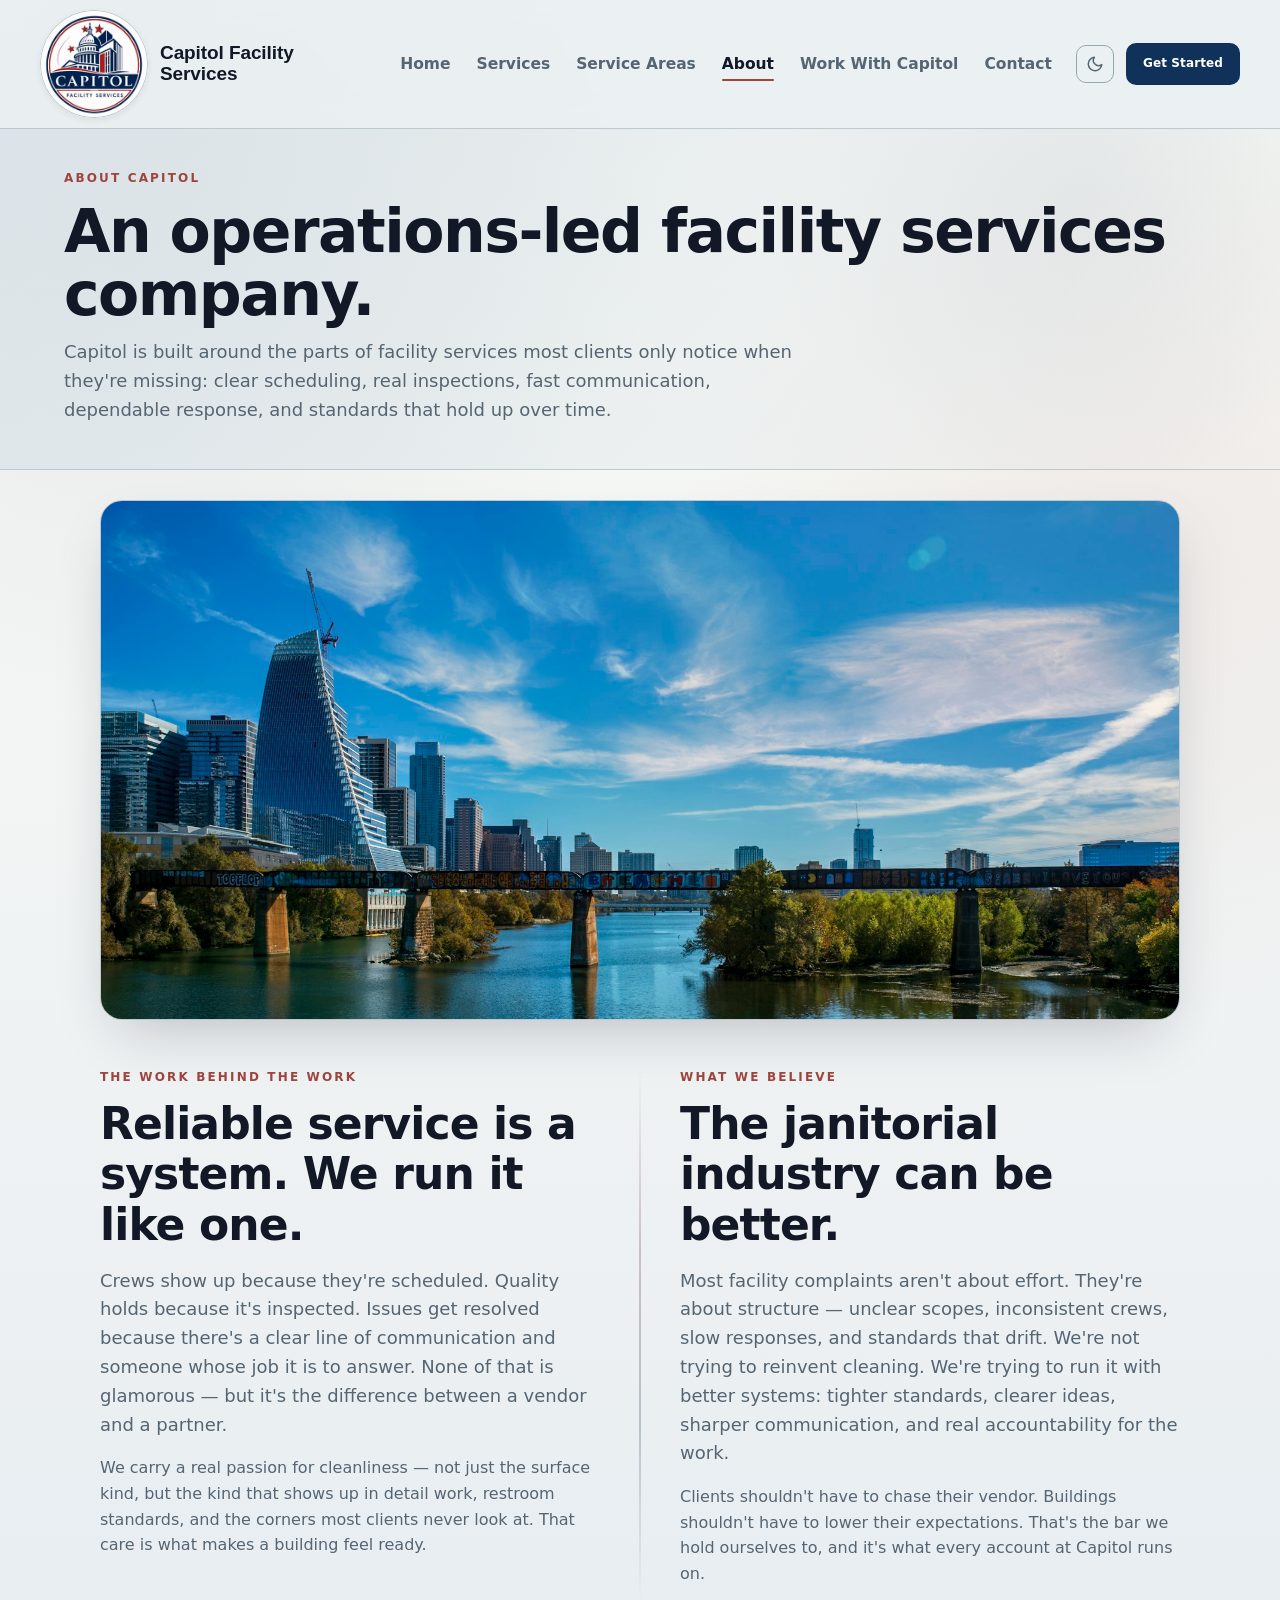
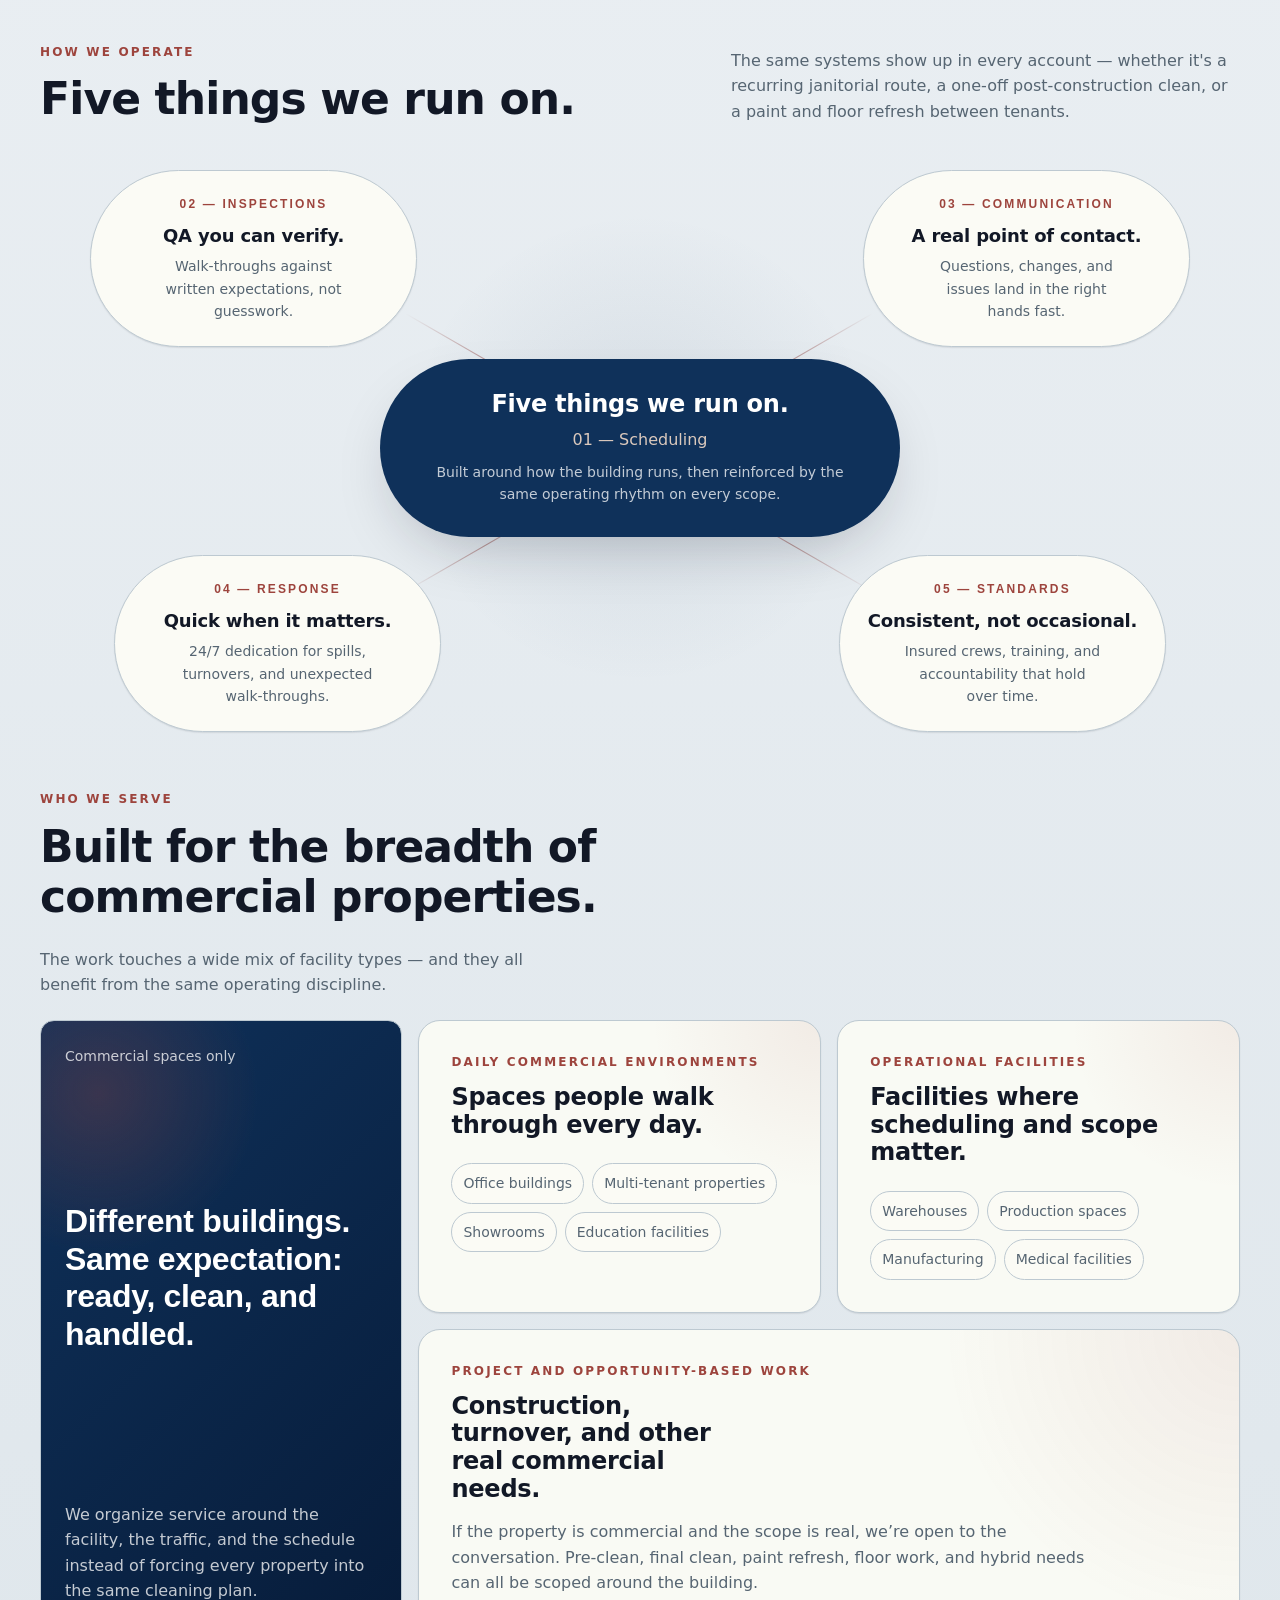
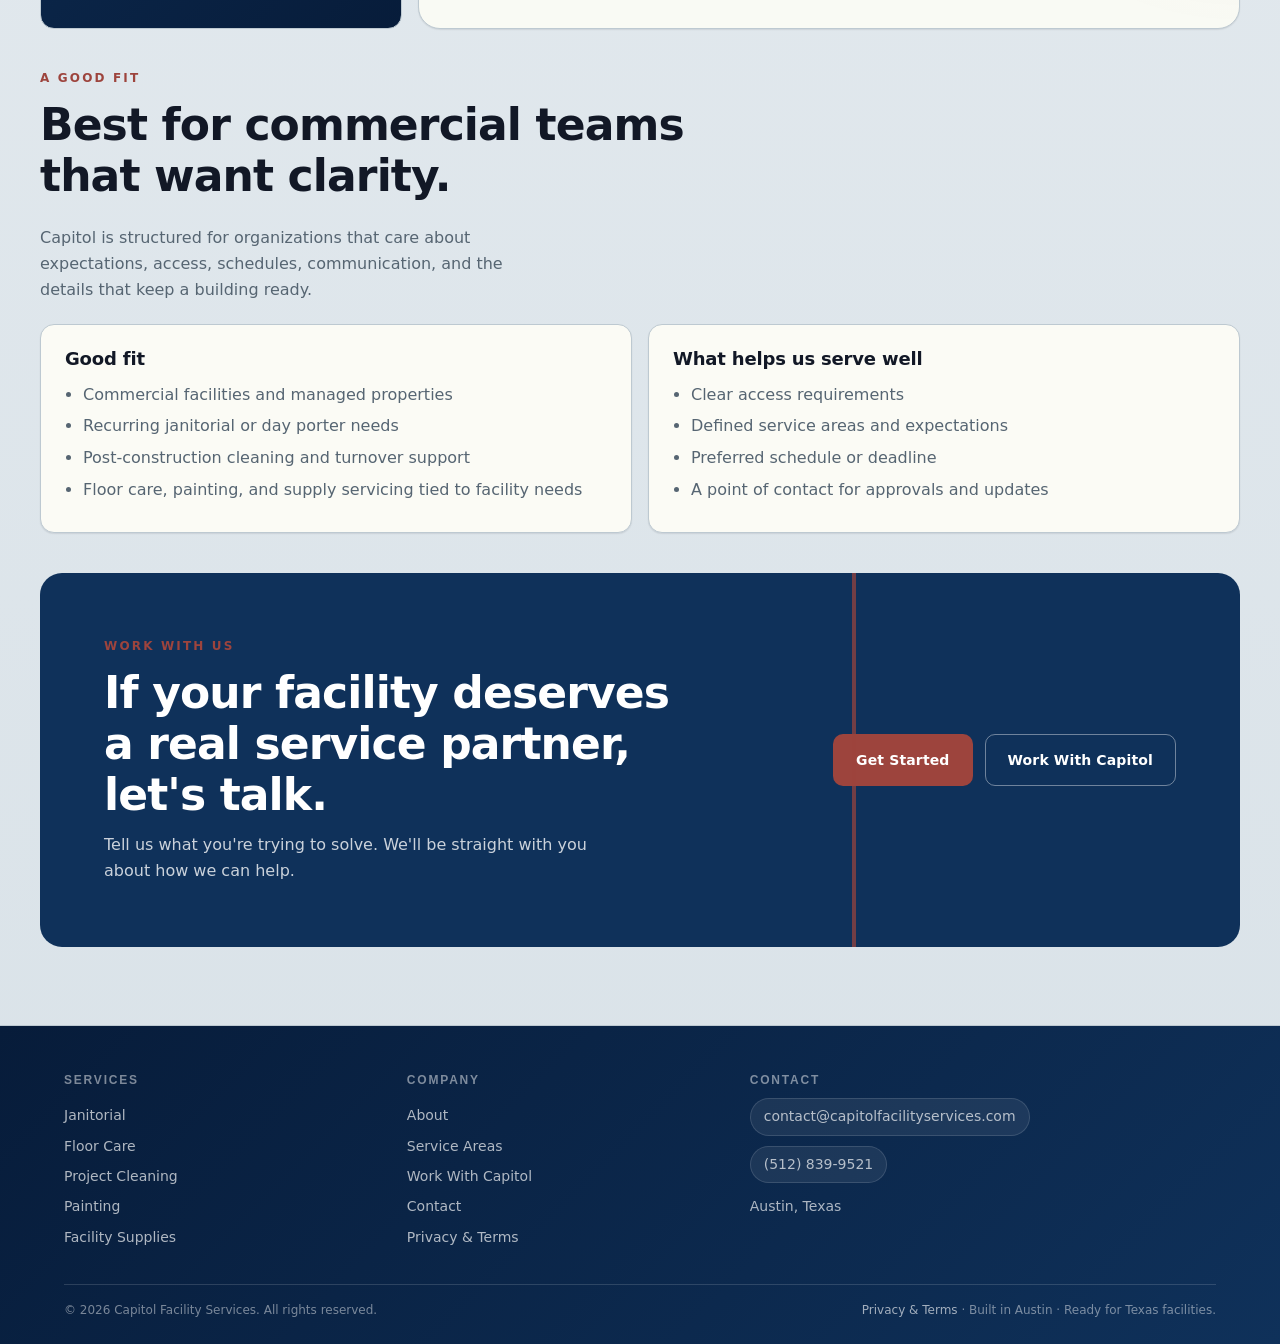
==== about.html @ b1f5d451 "Add files via upload" ====
<!doctype html>
<html lang="en" data-theme="light">
<head>
<meta charset="utf-8" />
<meta name="viewport" content="width=device-width, initial-scale=1" />
<title>About — Capitol Facility Services</title>
<meta name="description" content="Operations-led commercial facility services in Texas. Scheduling, inspections, communication, response, and standards — the systems behind reliable service." />
<link rel="icon" type="image/png" href="assets/img/favicon.png" />
<link rel="preconnect" href="https://api.fontshare.com" crossorigin />
<link rel="stylesheet" href="https://api.fontshare.com/v2/css?f[]=satoshi@400,500,600,700&f[]=general-sans@500,600,700&display=swap" />
<link rel="stylesheet" href="assets/css/styles.css?v=20260513-spacing-balanced" />
</head>
<body>

<header class="site-header">
  <div class="container nav" aria-label="Primary">
    <a class="brand" href="index.html" aria-label="Capitol Facility Services home">
      <img class="brand-logo" src="assets/img/logo-animated.gif" alt="Capitol Facility Services logo" />
      <span class="brand-name"><strong>Capitol Facility Services</strong></span>
    </a>
    <nav>
      <ul class="nav-links" data-nav-links>
        <li><a href="index.html">Home</a></li>
        <li><a href="services.html">Services</a></li>
        <li><a href="service-areas.html">Service Areas</a></li>
        <li><a href="about.html">About</a></li>
        <li><a href="partner.html">Work With Capitol</a></li>
        <li><a href="contact.html">Contact</a></li>
      </ul>
    </nav>
    <div class="nav-actions">
      <button class="theme-toggle" data-theme-toggle aria-label="Switch theme" type="button">
        <svg class="icon-moon" viewBox="0 0 24 24" fill="none" stroke="currentColor" stroke-width="2" stroke-linecap="round" stroke-linejoin="round"><path d="M21 12.79A9 9 0 1 1 11.21 3a7 7 0 0 0 9.79 9.79z"/></svg>
        <svg class="icon-sun" viewBox="0 0 24 24" fill="none" stroke="currentColor" stroke-width="2" stroke-linecap="round" stroke-linejoin="round"><circle cx="12" cy="12" r="4"/><path d="M12 2v2M12 20v2M4.93 4.93l1.41 1.41M17.66 17.66l1.41 1.41M2 12h2M20 12h2M4.93 19.07l1.41-1.41M17.66 6.34l1.41-1.41"/></svg>
      </button>
      <a class="btn btn--primary btn--sm" href="contact.html">Get Started</a>
      <button class="nav-toggle" data-nav-toggle aria-label="Open menu" aria-expanded="false" type="button">
        <svg viewBox="0 0 24 24" fill="none" stroke="currentColor" stroke-width="2" stroke-linecap="round"><path d="M3 6h18M3 12h18M3 18h18"/></svg>
      </button>
    </div>
  </div>
</header>

<main>
  <section class="page-head">
    <div class="container">
      <div class="eyebrow">About Capitol</div>
      <h1>An operations-led facility services company.</h1>
      <p class="lede">Capitol is built around the parts of facility services most clients only notice when they're missing: clear scheduling, real inspections, fast communication, dependable response, and standards that hold up over time.</p>
    </div>
  </section>

  <!-- The work behind the work -->
  <section class="section container">
    <div class="areas-teaser about-feature">
      <div class="about-feature-copy">
        <article>
          <div class="eyebrow">The work behind the work</div>
          <h2>Reliable service is a system. We run it like one.</h2>
          <p style="color:var(--text-muted); font-size:var(--fs-md); max-width:55ch;">Crews show up because they're scheduled. Quality holds because it's inspected. Issues get resolved because there's a clear line of communication and someone whose job it is to answer. None of that is glamorous — but it's the difference between a vendor and a partner.</p>
          <p style="color:var(--text-muted); max-width:55ch;">We carry a real passion for cleanliness — not just the surface kind, but the kind that shows up in detail work, restroom standards, and the corners most clients never look at. That care is what makes a building feel ready.</p>
        </article>
        <article>
          <div class="eyebrow">What we believe</div>
          <h2>The janitorial industry can be better.</h2>
          <p style="color:var(--text-muted); font-size:var(--fs-md); max-width:55ch;">Most facility complaints aren't about effort. They're about structure — unclear scopes, inconsistent crews, slow responses, and standards that drift. We're not trying to reinvent cleaning. We're trying to run it with better systems: tighter standards, clearer ideas, sharper communication, and real accountability for the work.</p>
          <p style="color:var(--text-muted); max-width:55ch;">Clients shouldn't have to chase their vendor. Buildings shouldn't have to lower their expectations. That's the bar we hold ourselves to, and it's what every account at Capitol runs on.</p>
        </article>
      </div>
      <div class="areas-photo">
        <img src="assets/img/austin-lady-bird-lake-daylight.jpg" alt="Daylight view of Lady Bird Lake and greenery in Austin, Texas" />
      </div>
    </div>
  </section>

  <!-- Operating principles -->
  <section class="section container">
    <div class="section-head">
      <div>
        <div class="eyebrow">How we operate</div>
        <h2>Five things we run on.</h2>
      </div>
      <p>The same systems show up in every account — whether it's a recurring janitorial route, a one-off post-construction clean, or a paint and floor refresh between tenants.</p>
    </div>
    <div class="values-bubble" aria-label="Five operating principles">
      <div class="bubble-core">
        <h3>Five things we run on.</h3>
        <div class="v-num">01 — Scheduling</div>
        <p>Built around how the building runs, then reinforced by the same operating rhythm on every scope.</p>
      </div>
      <div class="bubble-line bubble-line--two"></div>
      <div class="bubble-line bubble-line--three"></div>
      <div class="bubble-line bubble-line--four"></div>
      <div class="bubble-line bubble-line--five"></div>
      <article class="value-card bubble-node bubble-node--two">
        <div class="v-num">02 — Inspections</div>
        <h4>QA you can verify.</h4>
        <p>Walk-throughs against written expectations, not guesswork.</p>
      </article>
      <article class="value-card bubble-node bubble-node--three">
        <div class="v-num">03 — Communication</div>
        <h4>A real point of contact.</h4>
        <p>Questions, changes, and issues land in the right hands fast.</p>
      </article>
      <article class="value-card bubble-node bubble-node--four">
        <div class="v-num">04 — Response</div>
        <h4>Quick when it matters.</h4>
        <p>24/7 dedication for spills, turnovers, and unexpected walk-throughs.</p>
      </article>
      <article class="value-card bubble-node bubble-node--five">
        <div class="v-num">05 — Standards</div>
        <h4>Consistent, not occasional.</h4>
        <p>Insured crews, training, and accountability that hold over time.</p>
      </article>
    </div>
  </section>

  <!-- Who we serve -->
  <section class="section container">
    <div class="section-head">
      <div>
        <div class="eyebrow">Who we serve</div>
        <h2>Built for the breadth of commercial properties.</h2>
      </div>
      <p>The work touches a wide mix of facility types — and they all benefit from the same operating discipline.</p>
    </div>
    <div class="serve-mosaic serve-mosaic--grouped">
      <article class="serve-panel serve-panel--lead">
        <span>Commercial spaces only</span>
        <h3>Different buildings. Same expectation: ready, clean, and handled.</h3>
        <p>We organize service around the facility, the traffic, and the schedule instead of forcing every property into the same cleaning plan.</p>
      </article>
      <article class="serve-group">
        <div class="eyebrow">Daily commercial environments</div>
        <h3>Spaces people walk through every day.</h3>
        <div class="serve-tags">
          <span>Office buildings</span>
          <span>Multi-tenant properties</span>
          <span>Showrooms</span>
          <span>Education facilities</span>
        </div>
      </article>
      <article class="serve-group">
        <div class="eyebrow">Operational facilities</div>
        <h3>Facilities where scheduling and scope matter.</h3>
        <div class="serve-tags">
          <span>Warehouses</span>
          <span>Production spaces</span>
          <span>Manufacturing</span>
          <span>Medical facilities</span>
        </div>
      </article>
      <article class="serve-group serve-group--wide">
        <div class="eyebrow">Project and opportunity-based work</div>
        <h3>Construction, turnover, and other real commercial needs.</h3>
        <p>If the property is commercial and the scope is real, we’re open to the conversation. Pre-clean, final clean, paint refresh, floor work, and hybrid needs can all be scoped around the building.</p>
      </article>
    </div>
  </section>

  <!-- GOOD FIT -->
  <section class="section container">
    <div class="section-head">
      <div>
        <div class="eyebrow">A good fit</div>
        <h2>Best for commercial teams that want clarity.</h2>
      </div>
      <p>Capitol is structured for organizations that care about expectations, access, schedules, communication, and the details that keep a building ready.</p>
    </div>
    <div class="fit-grid">
      <article>
        <h3>Good fit</h3>
        <ul>
          <li>Commercial facilities and managed properties</li>
          <li>Recurring janitorial or day porter needs</li>
          <li>Post-construction cleaning and turnover support</li>
          <li>Floor care, painting, and supply servicing tied to facility needs</li>
        </ul>
      </article>
      <article>
        <h3>What helps us serve well</h3>
        <ul>
          <li>Clear access requirements</li>
          <li>Defined service areas and expectations</li>
          <li>Preferred schedule or deadline</li>
          <li>A point of contact for approvals and updates</li>
        </ul>
      </article>
    </div>
  </section>

  <!-- CTA -->
  <section class="section container">
    <div class="cta-band">
      <span class="stripe" aria-hidden="true"></span>
      <div>
        <div class="eyebrow">Work with us</div>
        <h2>If your facility deserves a real service partner, let's talk.</h2>
        <p>Tell us what you're trying to solve. We'll be straight with you about how we can help.</p>
      </div>
      <div class="btn-row">
        <a class="btn btn--accent" href="contact.html">Get Started</a>
        <a class="btn btn--ghost" href="partner.html">Work With Capitol</a>
      </div>
    </div>
  </section>
</main>

<footer class="site-footer">
  <div class="container">
    <div class="foot-grid">
      <div>
        <h5>Services</h5>
        <a href="services.html#janitorial">Janitorial</a>
        <a href="services.html#floor-care">Floor Care</a>
        <a href="services.html#project">Project Cleaning</a>
        <a href="services.html#painting">Painting</a>
        <a href="services.html#supplies">Facility Supplies</a>
      </div>
      <div>
        <h5>Company</h5>
        <a href="about.html">About</a>
        <a href="service-areas.html">Service Areas</a>
        <a href="partner.html">Work With Capitol</a>
        <a href="contact.html">Contact</a>
        <a href="privacy-terms.html">Privacy &amp; Terms</a>
      </div>
      <div>
        <h5>Contact</h5>
        <a href="mailto:contact@capitolfacilityservices.com">contact@capitolfacilityservices.com</a>
        <a href="tel:+15128399521">(512) 839-9521</a>
        <p style="color:var(--text-muted); font-size:14px; margin:8px 0 0;">Austin, Texas</p>
      </div>
    </div>
    <div class="foot-meta">
      <span>© <span data-year></span> Capitol Facility Services. All rights reserved.</span>
      <span><a href="privacy-terms.html">Privacy &amp; Terms</a> · Built in Austin · Ready for Texas facilities.</span>
    </div>
  </div>
</footer>

<div class="mobile-leadbar" aria-label="Quick contact options">
  <a href="mailto:contact@capitolfacilityservices.com">Email Capitol</a>
  <a href="contact.html">Request Walkthrough</a>
</div>

<script src="assets/js/site.js"></script>
<script data-pplx-inline-edit>
(function () {
  if (window === window.top) return;

  const allowedParentOrigins = ["https://www.perplexity.ai","https://perplexity.ai","https://testing.perplexity.ai","https://staging.perplexity.ai","https://*.preview.i.perplexity.ai","http://localhost:3000","http://127.0.0.1:3000","http://localhost:5173","http://127.0.0.1:5173"];
  const MAX_FONT_BYTES = 500 * 1024;
  const MAX_TOTAL_FONT_BYTES = 2 * 1024 * 1024;
  let scrollForwarding = false;
  let scrollRaf = 0;
  let trustedTopOrigin = null;

  // Allow entries like "https://*.preview.i.perplexity.ai" — the wildcard
  // matches a single DNS label (no dots), so "https://*.foo" cannot stretch
  // across multiple labels.
  function matchesAllowedOrigin(origin) {
    if (!origin) return false;
    for (const entry of allowedParentOrigins) {
      if (!entry.includes("*")) {
        if (entry === origin) return true;
        continue;
      }
      const pattern = new RegExp(
        "^" +
          entry.replace(/[.+?^${}()|[\]\\]/g, "\\$&").replace(/\*/g, "[^.]+") +
          "$",
      );
      if (pattern.test(origin)) return true;
    }
    return false;
  }

  // Trust decision: when the sender is same-origin-visible (event.origin is a
  // real origin like https://www.perplexity.ai) we trust event.origin directly.
  // When event.origin is "null" (opaque broker srcdoc), we fall back to the
  // broker's stamped `parentOrigin` to identify the top window. The fallback
  // is claim-only — we rely on the browser's native `targetOrigin` enforcement
  // on the response path (see postToTrustedTop) to ensure replies can't be
  // delivered to anyone but the actual top window of that claimed origin.
  function getTrustedParentOrigin(event) {
    const forwardedParentOrigin =
      typeof event.data.parentOrigin === "string" ? event.data.parentOrigin : null;
    const parentOrigin = event.origin === "null" ? forwardedParentOrigin : event.origin;
    return matchesAllowedOrigin(parentOrigin) ? parentOrigin : null;
  }

  // All responses go to window.top with targetOrigin = the allowlisted origin.
  // An attacker that iframes us inside their own null-origin broker can claim
  // any parentOrigin they like, but the browser will drop the reply whenever
  // the real top's origin doesn't match — so the screenshot never leaves.
  function postToTrustedTop(message) {
    if (!trustedTopOrigin) return;
    try {
      window.top.postMessage(message, trustedTopOrigin);
    } catch (_error) {}
  }

  function inlineAll(original, clone) {
    if (original.nodeType !== 1 || clone.nodeType !== 1) return;

    try {
      const computedStyle = getComputedStyle(original);
      // cssText on a computed style is the serialized declaration in modern
      // Chromium/Safari — a single read beats enumerating ~400 longhand
      // properties. Firefox returns "" here, so we fall back on empty.
      const serialized = computedStyle.cssText;
      if (serialized) {
        clone.style.cssText = serialized;
      } else {
        const parts = new Array(computedStyle.length);
        for (let index = 0; index < computedStyle.length; index += 1) {
          const property = computedStyle[index];
          parts[index] = `${property}:${computedStyle.getPropertyValue(property)};`;
        }
        clone.style.cssText = parts.join("");
      }
    } catch (_error) {}

    const originalChildren = original.children;
    const clonedChildren = clone.children;
    for (
      let index = 0;
      index < originalChildren.length && index < clonedChildren.length;
      index += 1
    ) {
      inlineAll(originalChildren[index], clonedChildren[index]);
    }
  }

  function extractFontUrl(srcValue) {
    const matches = [
      ...srcValue.matchAll(
        /url\(["']?([^"')]+)["']?\)(?:\s*format\(["']?([^"')]+)["']?\))?/gi,
      ),
    ];
    if (matches.length === 0) return null;
    const woff2 = matches.find((m) => m[2] && m[2].toLowerCase().includes("woff2"));
    if (woff2) return woff2[1];
    const woff = matches.find((m) => m[2] && m[2].toLowerCase().includes("woff"));
    if (woff) return woff[1];
    return matches[0][1];
  }

  // Cache resolved font URL -> data URI across captures. Fonts on a page
  // essentially never change, and a batch run emits multiple captures back to
  // back — without this we'd refetch + re-base64 every time.
  const fontDataUriCache = new Map();
  const SRC_DECLARATION_RE = /src\s*:\s*[^;}]+/i;

  async function fetchAsDataUri(url) {
    if (fontDataUriCache.has(url)) return fontDataUriCache.get(url);
    let dataUri = null;
    try {
      const response = await fetch(url, { mode: "cors", credentials: "omit" });
      if (response.ok) {
        const blob = await response.blob();
        if (blob.size <= MAX_FONT_BYTES) {
          dataUri = await new Promise((resolve) => {
            const reader = new FileReader();
            reader.onloadend = () =>
              resolve(typeof reader.result === "string" ? reader.result : null);
            reader.onerror = () => resolve(null);
            reader.readAsDataURL(blob);
          });
        }
      }
    } catch (_error) {
      dataUri = null;
    }
    fontDataUriCache.set(url, dataUri);
    return dataUri;
  }

  function collectFontFaceRuleTexts() {
    const rules = [];
    for (const sheet of document.styleSheets) {
      let cssRules;
      try {
        cssRules = sheet.cssRules;
      } catch (_error) {
        continue;
      }
      if (!cssRules) continue;
      for (const rule of cssRules) {
        const cssText = rule.cssText || "";
        if (cssText.startsWith("@font-face")) rules.push(cssText);
      }
    }
    return rules;
  }

  async function buildInlinedFontCss() {
    const ruleTexts = collectFontFaceRuleTexts();
    if (ruleTexts.length === 0) return null;

    const resolved = ruleTexts.map((cssText) => {
      if (!SRC_DECLARATION_RE.test(cssText)) return null;
      const srcMatch = cssText.match(/src\s*:\s*([^;}]+)[;}]/i);
      if (!srcMatch) return null;
      const url = extractFontUrl(srcMatch[1]);
      if (!url) return null;
      try {
        return { cssText, url: new URL(url, document.baseURI).href };
      } catch (_error) {
        return null;
      }
    });

    const dataUris = await Promise.all(
      resolved.map((entry) => (entry ? fetchAsDataUri(entry.url) : Promise.resolve(null))),
    );

    const inlined = [];
    let totalBytes = 0;
    for (let index = 0; index < resolved.length; index += 1) {
      const entry = resolved[index];
      const dataUri = dataUris[index];
      if (!entry || !dataUri) continue;
      const approxBytes = dataUri.length * 0.75;
      if (totalBytes + approxBytes > MAX_TOTAL_FONT_BYTES) break;
      totalBytes += approxBytes;
      inlined.push(entry.cssText.replace(SRC_DECLARATION_RE, `src: url("${dataUri}")`));
    }
    return inlined.length > 0 ? inlined.join("\n") : null;
  }

  function stripExternal(clone) {
    const images = clone.querySelectorAll("img");
    for (let index = 0; index < images.length; index += 1) {
      const src = images[index].getAttribute("src");
      if (src && !src.startsWith("data:")) images[index].removeAttribute("src");
    }

    const elements = clone.querySelectorAll("*");
    for (let index = 0; index < elements.length; index += 1) {
      const style = elements[index].style.cssText;
      if (style && style.includes("url(")) {
        elements[index].style.cssText = style.replace(
          /url\(["']?(?!data:)[^)"']*["']?\)/gi,
          "none",
        );
      }
    }
  }

  function emitScroll() {
    scrollRaf = 0;
    if (!scrollForwarding) return;
    postToTrustedTop({
      type: "INLINE_EDIT_SCROLL",
      scrollX: window.scrollX,
      scrollY: window.scrollY,
    });
  }

  window.addEventListener(
    "scroll",
    function () {
      if (!scrollForwarding || scrollRaf) return;
      scrollRaf = requestAnimationFrame(emitScroll);
    },
    { passive: true, capture: true },
  );

  async function handleCaptureRequest(event) {
    const requestId = event.data.requestId;
    const scrollX = window.scrollX;
    const scrollY = window.scrollY;
    const width = window.innerWidth;
    const height = window.innerHeight;

    function postResult(dataUrl) {
      postToTrustedTop({
        type: "INLINE_EDIT_SCREENSHOT_RESULT",
        requestId,
        dataUrl,
        scrollX,
        scrollY,
      });
    }

    try {
      // Wait for any pending web fonts to resolve so both inline metrics and
      // the @font-face inlining below see the same loaded faces.
      if (document.fonts && document.fonts.ready) {
        try {
          await document.fonts.ready;
        } catch (_error) {}
      }

      const clone = document.documentElement.cloneNode(true);
      inlineAll(document.documentElement, clone);

      const removedNodes = clone.querySelectorAll("script,link[rel=\"stylesheet\"],style");
      for (let index = 0; index < removedNodes.length; index += 1) {
        removedNodes[index].remove();
      }

      stripExternal(clone);

      // Re-embed web fonts as data-URI @font-face rules so the SVG rasterizer
      // can resolve them — external font URLs aren't fetched during
      // foreignObject rendering, which would otherwise force a fallback face
      // and change text metrics.
      const inlinedFontCss = await buildInlinedFontCss();
      if (inlinedFontCss) {
        const styleEl = document.createElement("style");
        styleEl.textContent = inlinedFontCss;
        const head = clone.querySelector("head");
        if (head) head.appendChild(styleEl);
        else clone.insertBefore(styleEl, clone.firstChild);
      }

      const html = new XMLSerializer().serializeToString(clone);
      const svg =
        `<svg xmlns="http://www.w3.org/2000/svg" width="${width}" height="${height}">` +
        '<foreignObject width="100%" height="100%">' +
        `<div xmlns="http://www.w3.org/1999/xhtml" style="width:${width}px;height:${height}px;overflow:hidden">` +
        `<div style="transform:translate(-${scrollX}px,-${scrollY}px);transform-origin:top left">` +
        html +
        "</div></div></foreignObject></svg>";
      const svgUrl = `data:image/svg+xml;charset=utf-8,${encodeURIComponent(svg)}`;
      const image = new Image();
      image.onload = function () {
        const canvas = document.createElement("canvas");
        canvas.width = width;
        canvas.height = height;
        canvas.getContext("2d").drawImage(image, 0, 0);
        postResult(canvas.toDataURL("image/png"));
      };
      image.onerror = function () {
        postResult(null);
      };
      image.src = svgUrl;
    } catch (_error) {
      postResult(null);
    }
  }

  window.addEventListener("message", function (event) {
    if (!event.data) return;
    // Only accept messages from the direct parent frame. Blocks sibling /
    // unrelated-window postMessage senders that could otherwise reach us.
    if (event.source !== window.parent) return;

    const trustedParentOrigin = getTrustedParentOrigin(event);
    if (!trustedParentOrigin) return;
    trustedTopOrigin = trustedParentOrigin;

    if (event.data.type === "INLINE_EDIT_SCROLL_START") {
      scrollForwarding = true;
      emitScroll();
      return;
    }

    if (event.data.type === "INLINE_EDIT_SCROLL_STOP") {
      scrollForwarding = false;
      if (scrollRaf) cancelAnimationFrame(scrollRaf);
      scrollRaf = 0;
      return;
    }

    if (event.data.type !== "INLINE_EDIT_CAPTURE_REQUEST") return;

    handleCaptureRequest(event);
  });
})();


</script></body>
</html>
---- assets/css/styles.css ----
/* Capitol Facility Services — global styles
   Palette: warm neutral + navy + red (from logo)
   Type: Satoshi (body), General Sans (display) via Fontshare
*/

/* -------- design tokens -------- */
:root {
  /* brand */
  --navy:        #0f315a;
  --navy-deep:   #071c3a;
  --navy-soft:   #2b4e72;
  --red:         #9d443d;
  --red-deep:    #73302c;
  --brick-soft:  #6e5654;
  --concrete:    #d9e2e8;
  --steel:       #566572;

  /* light surfaces */
  --bg:          #e9eef2;     /* dusty blue */
  --surface:     #fbfbf5;
  --surface-alt: #d9e2e8;
  --border:      #bdc9d1;
  --border-strong:#95a7b2;

  /* text */
  --text:        #121826;
  --text-muted:  #566572;
  --text-faint:  #95a7b2;

  /* accents */
  --primary:        var(--navy);
  --primary-hover:  var(--navy-deep);
  --accent:         var(--red);
  --accent-hover:   var(--red-deep);
  --gold:           #786d60;

  /* radii / shadow */
  --r-sm: 6px;
  --r-md: 10px;
  --r-lg: 14px;
  --r-xl: 22px;
  --shadow-sm: 0 1px 2px rgba(15,20,35,0.05), 0 1px 1px rgba(15,20,35,0.04);
  --shadow-md: 0 6px 18px -8px rgba(15,20,35,0.18), 0 2px 4px rgba(15,20,35,0.05);
  --shadow-lg: 0 24px 60px -20px rgba(15,20,35,0.25);

  /* type scale */
  --fs-xs:   12px;
  --fs-sm:   14px;
  --fs-base: 16px;
  --fs-md:   18px;
  --fs-lg:   20px;
  --fs-xl:   24px;
  --fs-2xl:  32px;
  --fs-3xl:  44px;
  --fs-4xl:  60px;
  --fs-hero: clamp(38px, 6vw, 76px);

  /* spacing */
  --sp-1: 4px;  --sp-2: 8px; --sp-3: 12px; --sp-4: 16px;
  --sp-5: 24px; --sp-6: 32px; --sp-7: 48px; --sp-8: 64px;
  --sp-9: 96px; --sp-10:128px;

  --max-w: 1200px;
  --max-narrow: 880px;

  --t-fast: 120ms ease;
  --t-base: 220ms cubic-bezier(.2,.7,.2,1);
}

/* dark mode */
:root[data-theme="dark"] {
  --bg:          #111a24;
  --surface:     #1a2632;
  --surface-alt: #253340;
  --border:      #3d4f5d;
  --border-strong:#5a7080;

  --text:        #edf2f3;
  --text-muted:  #b7c3c9;
  --text-faint:  #5a7080;

  --navy:        #203d66;
  --navy-deep:   #102641;
  --navy-soft:   #2b4d78;
  --red:         #d06e66;
  --red-deep:    #a9534c;

  --primary:        #f0eee7;
  --primary-hover:  #ffffff;
  --accent:         #d06e66;
  --accent-hover:   #a9534c;

  --shadow-sm: 0 1px 2px rgba(0,0,0,0.4);
  --shadow-md: 0 8px 24px -10px rgba(0,0,0,0.5);
  --shadow-lg: 0 26px 64px -20px rgba(0,0,0,0.6);
}

/* -------- reset -------- */
*, *::before, *::after { box-sizing: border-box; }
html { -webkit-text-size-adjust: 100%; scroll-behavior: smooth; }
body {
  margin: 0;
  font-family: 'Satoshi', 'Inter', system-ui, -apple-system, 'Segoe UI', sans-serif;
  font-size: var(--fs-base);
  line-height: 1.6;
  color: var(--text);
  background:
    radial-gradient(circle at 10% 4%, color-mix(in srgb, var(--navy) 8%, transparent), transparent 34rem),
    radial-gradient(circle at 90% 12%, color-mix(in srgb, var(--accent) 7%, transparent), transparent 30rem),
    linear-gradient(180deg, var(--surface) 0%, var(--bg) 34%, var(--surface-alt) 100%);
  -webkit-font-smoothing: antialiased;
  text-rendering: optimizeLegibility;
}
:root[data-theme="dark"] body {
  background:
    radial-gradient(circle at 10% 4%, color-mix(in srgb, var(--navy) 14%, transparent), transparent 34rem),
    radial-gradient(circle at 90% 12%, color-mix(in srgb, var(--accent) 12%, transparent), transparent 30rem),
    linear-gradient(180deg, #111a24 0%, var(--bg) 34%, #111a24 100%);
}

img, svg { display: block; max-width: 100%; height: auto; }

a {
  color: var(--primary);
  text-decoration: none;
  transition: color var(--t-fast);
}
a:hover { color: var(--accent); }
a:focus-visible, button:focus-visible, input:focus-visible, select:focus-visible, textarea:focus-visible {
  outline: 2px solid var(--accent);
  outline-offset: 2px;
  border-radius: 4px;
}

h1, h2, h3, h4, h5 {
  font-family: 'General Sans', 'Satoshi', 'Inter', system-ui, sans-serif;
  font-weight: 600;
  line-height: 1.15;
  letter-spacing: -0.01em;
  color: var(--text);
  margin: 0 0 var(--sp-4);
}
h1 { font-size: var(--fs-hero); font-weight: 600; letter-spacing: -0.025em; line-height: 1.05; }
h2 { font-size: var(--fs-3xl); letter-spacing: -0.02em; }
h3 { font-size: var(--fs-xl); }
h4 { font-size: var(--fs-md); }
p { margin: 0 0 var(--sp-4); }

::selection { background: var(--accent); color: #fff; }

/* -------- layout -------- */
.container {
  width: 100%;
  max-width: var(--max-w);
  margin: 0 auto;
  padding: 0 var(--sp-5);
}
.narrow { max-width: var(--max-narrow); margin-inline: auto; }
.section { padding: 30px 0; }
.section + .section { padding-top: 10px; }
.section--tight { padding: 24px 0; }
.section:has(.standards) { padding-bottom: 16px; }
.section:has(.standards) + .section { padding-top: 0; }

.eyebrow {
  font-size: var(--fs-xs);
  text-transform: uppercase;
  letter-spacing: 0.18em;
  color: var(--accent);
  font-weight: 600;
  margin-bottom: var(--sp-3);
}

.lede { font-size: var(--fs-md); color: var(--text-muted); max-width: 60ch; }

/* -------- buttons -------- */
.btn {
  display: inline-flex;
  align-items: center;
  gap: var(--sp-2);
  padding: 14px 22px;
  border-radius: var(--r-md);
  font-weight: 600;
  font-size: var(--fs-sm);
  letter-spacing: 0.01em;
  border: 1px solid transparent;
  cursor: pointer;
  transition: background var(--t-base), border-color var(--t-base), color var(--t-base), transform var(--t-fast);
  text-decoration: none;
  white-space: nowrap;
}
.btn:hover { transform: translateY(-1px); }
.btn--primary { background: var(--primary); color: #fff; }
.btn--primary:hover { background: var(--primary-hover); color: #fff; }
:root[data-theme="dark"] .btn--primary, :root[data-theme="dark"] .btn--primary:hover {
  color: #101716;
}
.btn--ghost {
  background: transparent;
  color: var(--text);
  border-color: var(--border-strong);
}
.btn--ghost:hover { border-color: var(--accent); color: var(--accent); }
.btn--accent { background: var(--accent); color: #fff; }
.btn--accent:hover { background: var(--accent-hover); color: #fff; }
.btn--sm { padding: 10px 16px; font-size: var(--fs-xs); }

/* -------- header / nav -------- */
.site-header {
  position: sticky;
  top: 0;
  z-index: 60;
  background: color-mix(in srgb, var(--bg) 88%, transparent);
  -webkit-backdrop-filter: blur(14px);
  backdrop-filter: blur(14px);
  border-bottom: 1px solid var(--border);
}
.nav {
  display: flex;
  align-items: center;
  justify-content: space-between;
  gap: var(--sp-5);
  padding: 10px 0;
}
.brand {
  display: flex;
  align-items: center;
  gap: var(--sp-3);
  font-family: 'General Sans', sans-serif;
  font-weight: 600;
  font-size: 19px;
  letter-spacing: -0.005em;
  color: var(--text);
}
.brand:hover { color: var(--text); }
.brand-logo {
  width: 108px;
  height: 108px;
  border-radius: 50%;
  background: #fff;
  padding: 2px;
  box-shadow: 0 0 0 1px var(--border) inset, 0 2px 6px rgba(0,0,0,0.08);
}
:root[data-theme="dark"] .brand-logo { background: #fff; }
.brand-name { display: flex; flex-direction: column; line-height: 1.1; }
.brand-name strong { font-weight: 600; }

.nav-links {
  display: flex;
  align-items: center;
  gap: 26px;
  list-style: none;
  margin: 0;
  padding: 0;
}
.nav-links a {
  color: var(--text-muted);
  font-size: 15.5px;
  font-weight: 650;
  padding: 6px 0;
  position: relative;
  transition: color var(--t-fast);
}
.nav-links a:hover { color: var(--text); }
.nav-links a.active { color: var(--text); }
.nav-links a.active::after {
  content: "";
  position: absolute;
  left: 0;
  right: 0;
  bottom: -2px;
  height: 2px;
  background: var(--accent);
  border-radius: 2px;
}
.nav-actions { display: flex; align-items: center; gap: var(--sp-3); }

.theme-toggle {
  background: transparent;
  border: 1px solid var(--border-strong);
  width: 38px; height: 38px;
  border-radius: var(--r-md);
  display: inline-flex; align-items: center; justify-content: center;
  color: var(--text-muted);
  cursor: pointer;
  transition: color var(--t-fast), border-color var(--t-fast), background var(--t-fast);
}
.theme-toggle:hover { color: var(--accent); border-color: var(--accent); }
.theme-toggle svg { width: 18px; height: 18px; }
.theme-toggle .icon-sun { display: none; }
:root[data-theme="dark"] .theme-toggle .icon-sun { display: block; }
:root[data-theme="dark"] .theme-toggle .icon-moon { display: none; }
.nav-toggle {
  display: none;
  background: transparent;
  border: 1px solid var(--border-strong);
  width: 38px; height: 38px;
  border-radius: var(--r-md);
  color: var(--text);
  cursor: pointer;
}
.nav-toggle svg { width: 20px; height: 20px; }

/* mobile nav */
@media (max-width: 880px) {
  .nav-links {
    position: fixed;
    top: 116px;
    left: 0;
    right: 0;
    width: 100%;
    height: calc(100vh - 116px);
    background: var(--bg);
    flex-direction: column;
    align-items: flex-start;
    padding: var(--sp-6) var(--sp-5);
    gap: var(--sp-4);
    border-top: 1px solid var(--border);
    transform: translateY(-110%);
    transition: transform var(--t-base);
    z-index: 50;
    visibility: hidden;
    overflow-y: auto;
  }
  .nav-links.open { transform: translateY(0); visibility: visible; }
  .nav-links a { font-size: var(--fs-lg); }
  .nav-toggle { display: inline-flex; align-items: center; justify-content: center; }
  .nav-actions .btn { display: none; }
  .brand-name { font-size: var(--fs-sm); }
  .brand-logo { width: 84px; height: 84px; }
}

/* -------- hero -------- */
.hero {
  position: relative;
  overflow: hidden;
  padding: 80px 0;
  background:
    radial-gradient(circle at 12% 22%, color-mix(in srgb, var(--brick-soft) 10%, transparent) 0 18%, transparent 36%),
    radial-gradient(circle at 92% 8%, color-mix(in srgb, var(--primary) 10%, transparent) 0 18%, transparent 38%),
    radial-gradient(circle at 72% 78%, color-mix(in srgb, var(--concrete) 22%, transparent) 0 15%, transparent 34%),
    linear-gradient(180deg, color-mix(in srgb, var(--surface-alt) 55%, transparent), transparent 62%);
}
.hero-grid {
  display: grid;
  grid-template-columns: 1.05fr 0.95fr;
  gap: var(--sp-8);
  align-items: center;
}
.hero h1 { margin-bottom: var(--sp-5); }
.hero p.lede { font-size: var(--fs-lg); color: var(--text-muted); max-width: 56ch; }
.hero-actions {
  display: flex; gap: var(--sp-3);
  margin-top: var(--sp-6);
  flex-wrap: wrap;
  align-items: flex-start;
}
.start-split {
  position: relative;
  display: inline-flex;
  align-items: center;
  justify-content: center;
  width: 148px;
  min-height: 52px;
  transition: min-height var(--t-base);
  isolation: isolate;
}
.start-main {
  position: relative;
  z-index: 2;
  transform-origin: center;
  transition: opacity var(--t-base), transform var(--t-base), background var(--t-base), color var(--t-base);
}
.start-options {
  position: absolute;
  left: 50%;
  top: 70px;
  display: inline-flex;
  align-items: center;
  justify-content: space-between;
  gap: var(--sp-4);
  width: 318px;
  opacity: 0;
  pointer-events: none;
  transform: translate(-50%, -18px) scale(.72);
  transform-origin: center top;
  transition: opacity var(--t-base), transform var(--t-base);
}
.start-options::before,
.start-options::after {
  content: "";
  position: absolute;
  top: -24px;
  width: 82px;
  height: 1px;
  background: linear-gradient(90deg, transparent, var(--border-strong), transparent);
  opacity: 0;
  transition: opacity var(--t-base), transform var(--t-base);
  pointer-events: none;
}
.start-options::before {
  left: 68px;
  transform: rotate(-20deg) scaleX(.7);
}
.start-options::after {
  right: 68px;
  transform: rotate(20deg) scaleX(.7);
}
.start-split:hover,
.start-split:focus-within {
  width: 148px;
  min-height: 122px;
}
.start-split:hover .start-main,
.start-split:focus-within .start-main {
  opacity: .34;
  transform: scale(.96);
  background: color-mix(in srgb, var(--primary) 24%, transparent);
  border-color: color-mix(in srgb, var(--primary) 35%, transparent);
  color: var(--text);
}
.start-split:hover .start-options,
.start-split:focus-within .start-options {
  opacity: 1;
  transform: translate(-50%, 0) scale(1);
  pointer-events: auto;
}
.start-split:hover .start-options::before,
.start-split:hover .start-options::after,
.start-split:focus-within .start-options::before,
.start-split:focus-within .start-options::after {
  opacity: 1;
}
.start-split:hover .start-options::before,
.start-split:focus-within .start-options::before {
  transform: rotate(-20deg) scaleX(1);
}
.start-split:hover .start-options::after,
.start-split:focus-within .start-options::after {
  transform: rotate(20deg) scaleX(1);
}
.hero-visual {
  position: relative;
  border-radius: var(--r-xl);
  overflow: hidden;
  aspect-ratio: 4/5;
  box-shadow: var(--shadow-lg);
  border: 1px solid var(--border);
}
.hero-visual img { width: 100%; height: 100%; object-fit: cover; }
.hero-visual::after {
  content: "";
  position: absolute; inset: 0;
  background: linear-gradient(180deg, rgba(20,37,74,0) 30%, rgba(20,37,74,0.45) 100%);
  pointer-events: none;
}
.hero-badge {
  position: absolute;
  bottom: var(--sp-5); left: var(--sp-5);
  background: var(--surface);
  border: 1px solid var(--border);
  border-radius: var(--r-md);
  padding: 12px 16px;
  display: flex; align-items: center; gap: 10px;
  box-shadow: var(--shadow-md);
  font-size: var(--fs-xs);
  font-weight: 600;
  color: var(--text);
}
.hero-badge .dot { width: 8px; height: 8px; border-radius: 50%; background: #2ea84a; box-shadow: 0 0 0 4px rgba(46,168,74,0.15); }
@media (max-width: 880px) {
  .hero { padding: var(--sp-7) 0; }
  .hero-grid { grid-template-columns: 1fr; gap: var(--sp-6); }
  .hero-visual { aspect-ratio: 4/3; order: -1; }
}

/* -------- trust strip -------- */
.trust-strip {
  display: grid;
  grid-template-columns: repeat(4, 1fr);
  gap: var(--sp-4);
  padding: var(--sp-5);
  border: 1px solid var(--border);
  border-radius: var(--r-lg);
  background: var(--surface);
  box-shadow: var(--shadow-sm);
  position: relative;
  overflow: hidden;
}
.trust-strip::before {
  content: "";
  position: absolute;
  inset: 0 auto 0 0;
  width: 5px;
  background: linear-gradient(180deg, var(--accent), var(--primary));
}
.trust-item {
  display: flex; align-items: center; gap: 12px;
  font-size: var(--fs-sm); font-weight: 600; color: var(--text);
}
.trust-item svg { color: var(--accent); flex: none; width: 20px; height: 20px; }
@media (max-width: 720px) {
  .trust-strip { grid-template-columns: repeat(2, 1fr); }
}

/* -------- section heading -------- */
.section-head {
  display: flex;
  align-items: flex-end;
  justify-content: space-between;
  gap: var(--sp-5);
  margin-bottom: 22px;
  flex-wrap: wrap;
}
.section-head h2 { margin: 0; max-width: 22ch; }
.section-head p { color: var(--text-muted); max-width: 50ch; margin: 0; }

/* -------- service cards -------- */
.svc-grid {
  display: grid;
  grid-template-columns: repeat(auto-fit, minmax(220px, 1fr));
  gap: var(--sp-4);
}
.svc-card {
  background:
    linear-gradient(180deg, color-mix(in srgb, var(--surface) 94%, var(--surface-alt)), var(--surface));
  border: 1px solid var(--border);
  border-radius: var(--r-lg);
  padding: var(--sp-5);
  transition: transform var(--t-base), border-color var(--t-base), box-shadow var(--t-base);
  display: flex; flex-direction: column; gap: var(--sp-3);
  position: relative;
  overflow: hidden;
}
.svc-card::before {
  content: "";
  position: absolute;
  inset: 0 0 auto;
  height: 4px;
  background: linear-gradient(90deg, var(--navy), color-mix(in srgb, var(--accent) 72%, var(--navy)));
  opacity: .86;
}
.svc-card:hover { transform: translateY(-3px); border-color: var(--accent); box-shadow: var(--shadow-md); }
.svc-card h3 { font-size: var(--fs-md); margin: 0; }
.svc-card p { color: var(--text-muted); font-size: var(--fs-sm); margin: 0; }
.svc-icon {
  width: 36px; height: 36px;
  border-radius: 8px;
  background: color-mix(in srgb, var(--accent) 12%, transparent);
  color: var(--accent);
  display: inline-flex; align-items: center; justify-content: center;
}
.svc-icon svg { width: 20px; height: 20px; }
.svc-card .arrow {
  position: absolute;
  top: var(--sp-5); right: var(--sp-5);
  color: var(--text-faint);
  transition: color var(--t-base), transform var(--t-base);
}
.svc-card:hover .arrow { color: var(--accent); transform: translate(2px, -2px); }
.home-svc-grid {
  grid-template-columns: repeat(6, minmax(0, 1fr));
}
.home-svc-grid .svc-card:nth-child(1) { grid-column: 2 / span 2; }
.home-svc-grid .svc-card:nth-child(2) { grid-column: 4 / span 2; }
.home-svc-grid .svc-card:nth-child(3) { grid-column: 1 / span 2; }
.home-svc-grid .svc-card:nth-child(4) { grid-column: 3 / span 2; }
.home-svc-grid .svc-card:nth-child(5) { grid-column: 5 / span 2; }
.home-svc-grid--spread {
  grid-template-columns: repeat(10, minmax(0, 1fr));
  column-gap: var(--sp-5);
  row-gap: var(--sp-7);
  padding-inline: clamp(0px, 1.5vw, var(--sp-5));
}
.home-svc-grid--spread .svc-card:nth-child(1) { grid-column: 2 / span 2; }
.home-svc-grid--spread .svc-card:nth-child(2) { grid-column: 7 / span 2; }
.home-svc-grid--spread .svc-card:nth-child(3) { grid-column: 1 / span 2; }
.home-svc-grid--spread .svc-card:nth-child(4) { grid-column: 5 / span 2; }
.home-svc-grid--spread .svc-card:nth-child(5) { grid-column: 9 / span 2; }

/* -------- standards block -------- */
.standards {
  background: var(--surface-alt);
  border: 1px solid var(--border);
  border-radius: var(--r-xl);
  padding: var(--sp-7);
}
.standards:has(.standards-path) {
  display: grid;
  grid-template-columns: minmax(0, .9fr) minmax(380px, .95fr);
  align-items: center;
  gap: var(--sp-9);
}
.standards:has(.standards-path) .section-head {
  display: block;
}
.standards-path {
  position: relative;
  min-height: 470px;
}
.path-step {
  position: absolute;
  display: inline-flex;
  align-items: center;
  gap: 12px;
  min-width: 245px;
  width: 245px;
  padding: 18px 20px;
  background: var(--surface);
  border: 1px solid var(--border);
  border-radius: var(--r-lg);
  box-shadow: var(--shadow-sm);
}
.path-step span {
  display: inline-flex;
  align-items: center;
  justify-content: center;
  width: 48px;
  height: 48px;
  flex: 0 0 48px;
  border-radius: 50%;
  background: var(--primary);
  color: #fff;
  font: 700 12px/1 'General Sans', sans-serif;
  letter-spacing: .1em;
}
.path-step strong {
  font-family: 'General Sans', sans-serif;
  font-size: var(--fs-md);
  color: var(--text);
}
.path-step--one { top: 0; left: 0; }
.path-step--two { top: 130px; left: 205px; right: auto; }
.path-step--three { top: 260px; left: 0; }
.path-step--four { top: 390px; left: 205px; right: auto; }
.path-line {
  position: absolute;
  width: 118px;
  height: 2px;
  background: linear-gradient(90deg, color-mix(in srgb, var(--accent) 20%, transparent), var(--accent));
  border-radius: 999px;
  opacity: .8;
}
.path-line::after {
  content: "";
  position: absolute;
  right: -3px;
  top: -3px;
  width: 8px;
  height: 8px;
  border-radius: 50%;
  background: var(--accent);
}
.path-line--down { top: 100px; left: 230px; transform: rotate(31deg); }
.path-line--up { top: 230px; right: 230px; transform: rotate(-31deg); }
.path-line--last { top: 360px; left: 230px; transform: rotate(31deg); }
.standards-grid {
  display: grid;
  grid-template-columns: repeat(auto-fit, minmax(220px, 1fr));
  gap: var(--sp-6);
  margin-top: var(--sp-6);
}
.stand-item h4 { display: flex; align-items: center; gap: 10px; margin: 0 0 6px; }
.stand-item h4 .num {
  display: inline-flex; align-items: center; justify-content: center;
  width: 28px; height: 28px;
  border-radius: 6px;
  background: var(--navy); color: #fff;
  font-size: var(--fs-xs); font-weight: 700;
  font-family: 'Satoshi', sans-serif;
}
:root[data-theme="dark"] .stand-item h4 .num { background: var(--accent); color: #fff; }
.stand-item p { color: var(--text-muted); font-size: var(--fs-sm); margin: 0; }

/* -------- market / areas teaser -------- */
.areas-teaser {
  display: grid;
  grid-template-columns: 1fr 1fr;
  gap: var(--sp-7);
  align-items: center;
}
.areas-photo {
  border-radius: var(--r-xl);
  overflow: hidden;
  border: 1px solid var(--border);
  aspect-ratio: 4/3;
}
.areas-photo img { width: 100%; height: 100%; object-fit: cover; }
.areas-teaser--home {
  grid-template-columns: minmax(280px, .82fr) minmax(520px, 1.18fr);
  gap: var(--sp-8);
}
.areas-teaser--home > div:first-child {
  background: color-mix(in srgb, var(--surface) 88%, transparent);
  border: 1px solid var(--border);
  border-radius: var(--r-xl);
  padding: var(--sp-6);
  box-shadow: var(--shadow-sm);
}
.areas-teaser--home .areas-photo {
  min-height: 430px;
  aspect-ratio: 16/10;
  box-shadow: var(--shadow-lg);
}
.areas-teaser--home .markets-list {
  grid-template-columns: repeat(2, minmax(0, 1fr));
  gap: 10px 14px;
}
.markets-list {
  display: grid;
  grid-template-columns: repeat(2, 1fr);
  gap: var(--sp-3);
  margin: var(--sp-5) 0 var(--sp-6);
  padding: 0;
  list-style: none;
}
.markets-list li {
  display: flex; align-items: center; gap: 8px;
  font-weight: 500;
  color: var(--text);
  font-size: var(--fs-sm);
}
.markets-list li::before {
  content: ""; width: 6px; height: 6px; border-radius: 50%;
  background: var(--accent);
}
@media (max-width: 880px) {
  .areas-teaser { grid-template-columns: 1fr; }
}

/* -------- partner cta -------- */
.cta-band {
  background: var(--navy);
  color: #fff;
  border-radius: var(--r-xl);
  padding: var(--sp-8);
  display: grid;
  grid-template-columns: 1.4fr 1fr;
  align-items: center;
  gap: var(--sp-7);
  position: relative;
  overflow: hidden;
}
:root[data-theme="dark"] .cta-band {
  background: linear-gradient(135deg, #182135 0%, #0d121f 100%);
  border: 1px solid var(--border-strong);
}
.cta-band h2 { color: #fff; margin: 0 0 var(--sp-3); }
.cta-band p { color: rgba(255,255,255,0.78); margin: 0; max-width: 50ch; }
.cta-band .stripe {
  position: absolute;
  top: 0; bottom: 0; right: 32%;
  width: 4px;
  background: var(--red);
  opacity: 0.7;
}
.cta-band .btn-row { display: flex; gap: var(--sp-3); justify-content: flex-end; flex-wrap: wrap; }
.cta-band .btn--ghost { color: #fff; border-color: rgba(255,255,255,0.4); }
.cta-band .btn--ghost:hover { border-color: var(--red); color: var(--red); }
.cta-band .btn--accent { background: var(--red); color: #fff; }
.cta-band .btn--accent:hover { background: var(--red-deep); }
@media (max-width: 880px) {
  .cta-band { grid-template-columns: 1fr; padding: var(--sp-6); }
  .cta-band .stripe { display: none; }
  .cta-band .btn-row { justify-content: flex-start; }
}

/* -------- footer -------- */
.site-footer {
  border-top: 1px solid var(--border);
  background:
    linear-gradient(135deg, var(--navy-deep), var(--navy));
  padding: var(--sp-7) 0 var(--sp-5);
  margin-top: 48px;
  color: rgba(255,255,255,.86);
}
.foot-grid {
  display: grid;
  grid-template-columns: minmax(160px, .8fr) minmax(180px, .8fr) minmax(260px, 1.2fr);
  gap: var(--sp-6);
  margin-bottom: var(--sp-6);
  align-items: start;
}
.site-footer .brand { color: #fff; align-items: center; gap: var(--sp-5); column-gap: var(--sp-5); }
.site-footer .brand-logo { width: 82px; height: 82px; flex: none; }
.site-footer .brand-name { display: inline-block; padding-left: 2px; }
.site-footer p { color: rgba(255,255,255,.66) !important; }
.foot-grid h5 {
  font-family: 'Satoshi', sans-serif;
  font-size: var(--fs-xs);
  text-transform: uppercase;
  letter-spacing: 0.15em;
  color: rgba(255,255,255,.48);
  margin: 0 0 var(--sp-3);
}
.foot-grid a { color: rgba(255,255,255,.68); font-size: var(--fs-sm); display: block; padding: 4px 0; overflow-wrap: anywhere; }
.foot-grid a:hover { color: #fff; }
.foot-grid > div:last-child a {
  display: inline-block;
  max-width: 100%;
  background: rgba(255,255,255,.07);
  border: 1px solid rgba(255,255,255,.13);
  border-radius: 999px;
  padding: 9px 13px;
  line-height: 1.25;
}
.foot-grid > div:last-child {
  display: flex;
  flex-direction: column;
  align-items: flex-start;
  gap: 10px;
}
.foot-grid > div:last-child h5 { margin-bottom: 0; }
.foot-grid > div:last-child p { margin-top: 2px !important; }
.foot-meta a { color: rgba(255,255,255,.62); }
.foot-meta a:hover { color: #fff; }
.foot-meta {
  border-top: 1px solid rgba(255,255,255,.14);
  padding-top: var(--sp-4);
  display: flex; justify-content: space-between; flex-wrap: wrap; gap: var(--sp-3);
  font-size: var(--fs-xs); color: rgba(255,255,255,.46);
}
@media (max-width: 720px) {
  .foot-grid { grid-template-columns: 1fr 1fr; }
  .checkbox-grid { grid-template-columns: 1fr; }
}
@media (max-width: 440px) {
  .foot-grid { grid-template-columns: 1fr; }
}

/* -------- page header -------- */
.page-head {
  padding: 40px 0 28px;
  border-bottom: 1px solid var(--border);
  background:
    linear-gradient(135deg, color-mix(in srgb, var(--surface-alt) 86%, transparent), transparent),
    radial-gradient(circle at 84% 18%, color-mix(in srgb, var(--navy) 7%, transparent), transparent 28%);
}

/* -------- privacy and terms -------- */
.policy-layout {
  display: grid;
  grid-template-columns: minmax(220px, .72fr) minmax(0, 1.6fr);
  gap: var(--sp-7);
  align-items: start;
}
.policy-nav {
  position: sticky;
  top: 110px;
  background: color-mix(in srgb, var(--surface) 92%, transparent);
  border: 1px solid var(--border);
  border-radius: var(--r-xl);
  padding: var(--sp-5);
  box-shadow: var(--shadow-sm);
}
.policy-nav h3 {
  font-size: var(--fs-sm);
  margin-bottom: var(--sp-3);
  text-transform: uppercase;
  letter-spacing: .14em;
  color: var(--accent);
}
.policy-nav a {
  display: block;
  padding: 9px 0;
  color: var(--text-muted);
  font-size: var(--fs-sm);
  border-top: 1px solid color-mix(in srgb, var(--border) 72%, transparent);
}
.policy-nav a:first-of-type { border-top: 0; }
.policy-nav a:hover { color: var(--accent); }
.policy-content {
  display: flex;
  flex-direction: column;
  gap: var(--sp-5);
}
.policy-card {
  background: color-mix(in srgb, var(--surface) 94%, transparent);
  border: 1px solid var(--border);
  border-radius: var(--r-xl);
  padding: var(--sp-7);
  box-shadow: var(--shadow-sm);
}
.policy-card h2 { font-size: var(--fs-2xl); }
.policy-card h3 {
  font-size: var(--fs-lg);
  margin-top: var(--sp-5);
}
.policy-card ul {
  margin: 0 0 var(--sp-4);
  padding-left: 1.1rem;
  color: var(--text-muted);
}
.policy-card li { margin-bottom: 8px; }
.policy-note {
  border-left: 3px solid var(--accent);
  background: color-mix(in srgb, var(--surface-alt) 68%, var(--surface));
  border-radius: var(--r-md);
  padding: var(--sp-4);
  color: var(--text-muted);
}
.page-head h1 { font-size: clamp(36px, 5vw, 60px); margin-bottom: var(--sp-3); }
.page-head .lede { font-size: var(--fs-md); color: var(--text-muted); max-width: 65ch; }

/* -------- services page -------- */
.services-stack {
  padding-top: var(--sp-8);
  padding-bottom: var(--sp-4);
  display: grid;
  gap: var(--sp-6);
}
.svc-block {
  position: relative;
  padding: var(--sp-5);
  border: 1px solid var(--border);
  border-radius: var(--r-xl);
  background:
    radial-gradient(circle at 8% 0%, color-mix(in srgb, var(--accent) 7%, transparent), transparent 30%),
    linear-gradient(145deg, color-mix(in srgb, var(--surface) 94%, var(--surface-alt)), var(--surface));
  box-shadow: var(--shadow-sm);
  overflow: hidden;
}
.svc-block:last-of-type { border-bottom: 1px solid var(--border); }
.svc-block-head {
  display: grid;
  grid-template-columns: minmax(0, 1fr) minmax(330px, .78fr);
  gap: var(--sp-6);
  align-items: stretch;
  margin-bottom: var(--sp-5);
}
.svc-block:nth-of-type(even) .svc-block-head {
  grid-template-columns: minmax(330px, .78fr) minmax(0, 1fr);
}
.svc-block:nth-of-type(even) .svc-block-head > div:first-child {
  grid-column: 2;
}
.svc-block:nth-of-type(even) .svc-block-img {
  grid-column: 1;
  grid-row: 1;
}
.svc-block-head .label {
  color: var(--accent);
  font-size: var(--fs-xs);
  font-weight: 700;
  text-transform: uppercase;
  letter-spacing: 0.18em;
  margin-bottom: var(--sp-3);
}
.svc-block-head h2 { margin: 0 0 var(--sp-3); }
.svc-block-head p { color: var(--text-muted); margin: 0; max-width: 66ch; }
.svc-block-img {
  border-radius: var(--r-lg);
  overflow: hidden;
  aspect-ratio: 5/4;
  border: 1px solid var(--border);
  box-shadow: var(--shadow-md);
}
.svc-block-img img { width: 100%; height: 100%; object-fit: cover; }
.sub-grid {
  display: grid;
  grid-template-columns: repeat(12, minmax(0, 1fr));
  gap: var(--sp-3);
}
.sub-card {
  border: 1px solid var(--border);
  border-radius: var(--r-md);
  padding: 14px 16px;
  background: color-mix(in srgb, var(--surface-alt) 42%, var(--surface));
  min-height: 112px;
}
#janitorial .sub-card { grid-column: span 3; }

#floor-care .sub-card { grid-column: span 4; }

#project .sub-card:nth-child(1) { grid-column: span 5; }
#project .sub-card:nth-child(2) { grid-column: span 4; }
#project .sub-card:nth-child(3) { grid-column: span 3; }

#painting .sub-card:nth-child(1) { grid-column: span 4; }
#painting .sub-card:nth-child(2) { grid-column: span 5; }
#painting .sub-card:nth-child(3) { grid-column: span 3; }

#supplies .sub-card:nth-child(1) { grid-column: span 3; }
#supplies .sub-card:nth-child(2) { grid-column: span 4; }
#supplies .sub-card:nth-child(3) { grid-column: span 5; }
.sub-card h4 { font-size: var(--fs-md); margin: 0 0 8px; }
.sub-card p { color: var(--text-muted); font-size: var(--fs-sm); margin: 0; }
@media (max-width: 880px) {
  .svc-block-head { grid-template-columns: 1fr; }
  .svc-block:nth-of-type(even) .svc-block-head { grid-template-columns: 1fr; }
  .svc-block:nth-of-type(even) .svc-block-head > div:first-child { grid-column: auto; }
  .svc-block-img { order: -1; }
  .svc-block:nth-of-type(even) .svc-block-img { grid-column: auto; grid-row: auto; }
  .sub-grid { grid-template-columns: repeat(2, minmax(0, 1fr)); }
  #janitorial .sub-card:nth-child(n),
  #floor-care .sub-card:nth-child(n),
  #project .sub-card:nth-child(n),
  #painting .sub-card:nth-child(n),
  #supplies .sub-card:nth-child(n) { grid-column: span 1; }
}
@media (max-width: 560px) {
  .sub-grid { grid-template-columns: 1fr; }
  #janitorial .sub-card:nth-child(n),
  #floor-care .sub-card:nth-child(n),
  #project .sub-card:nth-child(n),
  #painting .sub-card:nth-child(n),
  #supplies .sub-card:nth-child(n) { grid-column: 1; }
}

/* -------- service areas page / interactive map -------- */
.map-wrap {
  display: grid;
  grid-template-columns: 1.4fr 1fr;
  gap: var(--sp-6);
  align-items: stretch;
}
.map-wrap--solo {
  grid-template-columns: 1fr;
  max-width: 1040px;
  margin-inline: auto;
}
.map-card {
  background:
    radial-gradient(circle at 14% 18%, color-mix(in srgb, var(--accent) 12%, transparent), transparent 30%),
    radial-gradient(circle at 86% 84%, color-mix(in srgb, var(--primary) 10%, transparent), transparent 32%),
    var(--surface);
  border: 1px solid var(--border);
  border-radius: var(--r-xl);
  overflow: hidden;
  position: relative;
  min-height: 460px;
  padding: var(--sp-5);
}
.map-wrap--solo .map-card { min-height: 620px; }
.map-card--real {
  min-height: auto;
  padding: var(--sp-4);
}
.real-texas-map {
  width: 100%;
  height: 560px;
  border-radius: calc(var(--r-xl) - 6px);
  border: 1px solid var(--border);
  background: #e8ebe5;
  overflow: hidden;
  box-shadow: inset 0 0 0 1px rgba(255,255,255,.45);
}
.real-texas-map .leaflet-tile {
  filter: saturate(.42) contrast(.92) brightness(1.03);
}
.real-texas-map .leaflet-pane,
.real-texas-map .leaflet-top,
.real-texas-map .leaflet-bottom {
  z-index: 1;
}
.market-pin {
  position: relative;
  z-index: 3;
  transform: translate(-50%, -50%);
  display: inline-flex;
  align-items: center;
  justify-content: center;
  gap: 7px;
  border: 1px solid color-mix(in srgb, var(--navy) 20%, transparent);
  border-radius: 999px;
  padding: 8px 12px 8px 10px;
  background: color-mix(in srgb, var(--surface) 94%, transparent);
  color: var(--navy);
  box-shadow: 0 14px 34px -18px rgba(20,37,74,.42);
  font-family: 'General Sans', sans-serif;
  font-size: 12px;
  font-weight: 700;
  line-height: 1;
  white-space: nowrap;
  cursor: pointer;
  transition: transform var(--t-base), border-color var(--t-base), background var(--t-base), color var(--t-base), box-shadow var(--t-base);
}
.market-pin::before {
  content: "";
  width: 13px;
  height: 13px;
  flex: none;
  border-radius: 50%;
  background: var(--accent);
  border: 3px solid var(--surface);
  box-shadow: 0 0 0 1px color-mix(in srgb, var(--accent) 35%, transparent);
}
.market-pin:hover,
.market-pin.active {
  transform: translate(-50%, -50%) scale(1.04);
  border-color: color-mix(in srgb, var(--accent) 42%, transparent);
  background: var(--navy);
  color: #fff;
  box-shadow: 0 18px 38px -18px rgba(20,37,74,.58);
}
.tx-map { width: 100%; height: auto; display: block; }
.tx-map-stage {
  position: relative;
  width: min(720px, 100%);
  margin: 0 auto;
  aspect-ratio: 800 / 650;
}
.tx-map-img {
  width: 100%;
  height: 100%;
  background:
    linear-gradient(145deg, color-mix(in srgb, var(--navy) 24%, var(--concrete)), color-mix(in srgb, var(--accent) 12%, var(--concrete)));
  opacity: .92;
  -webkit-mask: url("../img/texas-outline.svg") center / contain no-repeat;
  mask: url("../img/texas-outline.svg") center / contain no-repeat;
  filter: drop-shadow(0 1px 0 color-mix(in srgb, var(--navy) 34%, transparent));
}
.map-marker {
  position: absolute;
  display: inline-flex;
  align-items: center;
  justify-content: center;
  gap: 6px;
  min-width: 18px;
  min-height: 18px;
  border: 0;
  background: transparent;
  color: var(--text);
  font-family: 'General Sans', sans-serif;
  font-weight: 700;
  font-size: 13px;
  cursor: pointer;
  transform: translate(-50%, -50%);
  transition: transform var(--t-base), color var(--t-base);
  z-index: 4;
}
.map-marker::before {
  content: "";
  width: 15px;
  height: 15px;
  border-radius: 50%;
  background: var(--navy);
  border: 3px solid var(--surface);
  box-shadow: 0 0 0 1px color-mix(in srgb, var(--navy) 35%, transparent), 0 8px 16px rgba(20,37,74,.18);
  transition: background var(--t-base), transform var(--t-base);
}
.map-marker:hover,
.map-marker.active { color: var(--accent); transform: translate(-50%, -50%) scale(1.04); }
.map-marker:hover::before,
.map-marker.active::before { background: var(--accent); transform: scale(1.24); }
.map-marker--dfw { left: 54%; top: 30%; }
.map-marker--waco { left: 52%; top: 44%; }
.map-marker--austin { left: 50%; top: 56.5%; }
.map-marker--san-antonio { left: 46%; top: 65%; }
.map-marker--houston { left: 64%; top: 60%; }
.tx-region {
  fill: var(--surface-alt);
  stroke: var(--border-strong);
  stroke-width: 1.5;
  transition: fill var(--t-fast);
}
.tx-marker {
  fill: var(--navy);
  stroke: var(--surface);
  stroke-width: 3;
  cursor: pointer;
  transition: transform var(--t-base), fill var(--t-base);
  transform-origin: center;
  transform-box: fill-box;
}
.tx-marker:hover, .tx-marker.active { fill: var(--accent); transform: scale(1.25); }
.tx-marker-label {
  font-family: 'General Sans', sans-serif;
  font-size: 14px;
  font-weight: 600;
  fill: var(--text);
  pointer-events: none;
}
.tx-marker--primary {
  fill: var(--accent);
  stroke: var(--surface);
}
.tx-marker--primary.active, .tx-marker--primary:hover { fill: var(--navy); }
.map-hint {
  margin: var(--sp-4) 0 0;
  font-size: var(--fs-xs);
  color: var(--text-faint);
}
.map-popover {
  position: absolute;
  width: min(310px, calc(100% - 32px));
  background: color-mix(in srgb, var(--surface) 96%, transparent);
  border: 1px solid var(--border);
  border-radius: var(--r-lg);
  padding: var(--sp-4);
  box-shadow: var(--shadow-lg);
  opacity: 0;
  transform: translateY(10px) scale(.98);
  pointer-events: none;
  transition: opacity var(--t-base), transform var(--t-base), left var(--t-base), top var(--t-base);
}
.map-popover.show {
  opacity: 1;
  transform: translateY(0) scale(1);
  pointer-events: auto;
}
.map-card--real .map-popover {
  right: var(--sp-7);
  left: auto !important;
  top: var(--sp-7) !important;
  width: min(350px, calc(100% - 64px));
  z-index: 5;
}
.map-popover[data-market="austin"] { left: 60%; top: 47%; }
.map-popover[data-market="san-antonio"] { left: 55%; top: 62%; }
.map-popover[data-market="waco"] { left: 58%; top: 33%; }
.map-popover[data-market="houston"] { left: 66%; top: 50%; }
.map-popover[data-market="dfw"] { left: 59%; top: 20%; }
.map-popover h3 {
  margin: 0 0 4px;
  font-size: var(--fs-md);
}
.map-popover .tagline {
  display: block;
  margin-bottom: var(--sp-3);
  color: var(--accent);
  font-size: var(--fs-xs);
  font-weight: 700;
  text-transform: uppercase;
  letter-spacing: .12em;
}
.map-popover p {
  color: var(--text-muted);
  font-size: var(--fs-sm);
  margin: 0 0 var(--sp-3);
}
.map-popover ul {
  margin: 0;
  padding: 0;
  list-style: none;
  display: flex;
  flex-wrap: wrap;
  gap: 6px;
}
.map-popover li {
  font-size: 11px;
  color: var(--text-muted);
  border: 1px solid var(--border);
  background: var(--surface-alt);
  border-radius: 999px;
  padding: 4px 9px;
}
.market-panel {
  background: var(--surface);
  border: 1px solid var(--border);
  border-radius: var(--r-xl);
  padding: var(--sp-6);
  display: flex; flex-direction: column;
}
.market-list { list-style: none; padding: 0; margin: 0; display: flex; flex-direction: column; gap: 6px; }
.market-list button {
  width: 100%;
  text-align: left;
  background: transparent;
  border: 1px solid transparent;
  padding: 12px 14px;
  border-radius: var(--r-md);
  color: var(--text);
  font-family: inherit;
  font-size: var(--fs-sm);
  font-weight: 500;
  cursor: pointer;
  display: flex; align-items: center; justify-content: space-between; gap: var(--sp-3);
  transition: all var(--t-base);
}
.market-list button:hover { border-color: var(--border); background: var(--surface-alt); }
.market-list button.active { border-color: var(--accent); background: color-mix(in srgb, var(--accent) 8%, transparent); }
.market-list button .pill {
  font-size: 11px; padding: 2px 8px; border-radius: 999px;
  background: color-mix(in srgb, var(--accent) 12%, transparent);
  color: var(--accent); font-weight: 700;
  text-transform: uppercase; letter-spacing: 0.1em;
}
.market-detail {
  border-top: 1px solid var(--border);
  margin-top: var(--sp-5);
  padding-top: var(--sp-5);
}
.market-detail h3 { margin: 0 0 var(--sp-2); }
.market-detail p { color: var(--text-muted); margin: 0 0 var(--sp-3); font-size: var(--fs-sm); }
.market-detail .chips { display: flex; flex-wrap: wrap; gap: 6px; }
.market-detail .chips span {
  font-size: 11px;
  background: var(--surface-alt);
  border: 1px solid var(--border);
  padding: 4px 10px; border-radius: 999px;
  color: var(--text-muted);
}
.market-choice-grid {
  display: grid;
  grid-template-columns: minmax(280px, 430px);
  gap: var(--sp-3);
  justify-content: end;
}
.market-choice {
  display: flex;
  flex-direction: column;
  gap: var(--sp-2);
  padding: var(--sp-4);
  min-height: 128px;
  border-radius: var(--r-lg);
  border: 1px solid rgba(255,255,255,.22);
  color: #fff;
  background: rgba(255,255,255,.08);
  text-decoration: none;
  overflow-wrap: normal;
  word-break: normal;
}
.market-choice:hover {
  color: #fff;
  transform: translateY(-2px);
  background: rgba(255,255,255,.13);
}
.market-choice b {
  font-family: 'General Sans', sans-serif;
  font-size: var(--fs-md);
}
.market-choice span {
  color: rgba(255,255,255,.76);
  font-size: var(--fs-sm);
}
@media (max-width: 960px) {
  .map-wrap { grid-template-columns: 1fr; }
  .map-wrap--solo .map-card { min-height: auto; }
  .map-popover {
    position: relative;
    inset: auto !important;
    margin-top: var(--sp-4);
    width: 100%;
  }
  .map-card--real .map-popover { width: 100%; }
  .real-texas-map { height: 460px; }
  .market-choice-grid { grid-template-columns: minmax(0, 1fr); justify-content: stretch; }
}

/* -------- about -------- */
.values-grid {
  display: grid;
  grid-template-columns: repeat(auto-fit, minmax(240px, 1fr));
  gap: var(--sp-5);
}
.about-feature {
  grid-template-columns: 1fr;
  gap: var(--sp-5);
}
.about-feature > div:first-child {
  order: 2;
  max-width: 1080px;
  margin-inline: auto;
  text-align: left;
}
.about-feature > div:first-child p {
  margin-inline: 0;
}
.about-feature .areas-photo {
  order: 1;
  width: min(1080px, 100%);
  margin-inline: auto;
  min-height: 520px;
  aspect-ratio: 21 / 9;
  box-shadow: var(--shadow-lg);
}
.about-feature-copy {
  position: relative;
  display: grid;
  grid-template-columns: repeat(2, minmax(0, 1fr));
  gap: var(--sp-8);
  padding-top: var(--sp-5);
  align-items: start;
}
.about-feature-copy::before {
  content: "";
  position: absolute;
  top: var(--sp-5);
  bottom: 0;
  left: 50%;
  width: 1px;
  transform: translateX(-50%);
  background: linear-gradient(
    180deg,
    transparent,
    color-mix(in srgb, var(--accent) 45%, var(--border)),
    color-mix(in srgb, var(--navy) 35%, var(--border)),
    transparent
  );
}
.about-feature-copy article {
  position: relative;
  z-index: 1;
}
.about-feature-copy h2 {
  max-width: 20ch;
}
.about-feature-copy article:nth-child(2) {
  padding-left: var(--sp-2);
}
.value-card {
  background: var(--surface);
  border: 1px solid var(--border);
  border-radius: var(--r-lg);
  padding: var(--sp-5);
}
.value-card h4 { font-size: var(--fs-md); margin: 0 0 8px; }
.value-card p { color: var(--text-muted); font-size: var(--fs-sm); margin: 0; }
.value-card .v-num {
  font-family: 'General Sans', sans-serif;
  font-size: 12px;
  font-weight: 700;
  letter-spacing: 0.18em;
  text-transform: uppercase;
  color: var(--accent);
  margin-bottom: var(--sp-3);
}
.values-flow {
  grid-template-columns: repeat(5, minmax(0, 1fr));
  align-items: start;
}
.values-flow .value-card:nth-child(even) { transform: translateY(var(--sp-5)); }
.values-flow .value-card {
  min-height: 190px;
  background:
    linear-gradient(180deg, color-mix(in srgb, var(--surface) 94%, var(--surface-alt)), var(--surface));
}
.values-bubble {
  position: relative;
  display: grid;
  grid-template-columns: minmax(210px, .9fr) minmax(260px, 1.15fr) minmax(210px, .9fr);
  grid-template-areas:
    "two . three"
    "core core core"
    "four . five";
  gap: var(--sp-5) var(--sp-6);
  align-items: center;
  padding: var(--sp-3) var(--sp-6);
  border-radius: 0;
  border: 0;
  background:
    radial-gradient(circle at 50% 50%, color-mix(in srgb, var(--navy) 8%, transparent), transparent 35%);
  overflow: visible;
}
.bubble-core {
  grid-area: core;
  justify-self: center;
  width: min(520px, 100%);
  position: relative;
  z-index: 2;
  border-radius: 999px;
  padding: var(--sp-6) var(--sp-7);
  background: var(--navy);
  color: #fff;
  text-align: center;
  box-shadow: var(--shadow-lg);
}
.bubble-core h3 { color: #fff; margin-bottom: var(--sp-2); }
.bubble-core p { color: rgba(255,255,255,.75); margin: var(--sp-2) 0 0; font-size: var(--fs-sm); }
.bubble-core .v-num { color: #dbc9bd; margin: 0; }
.bubble-node {
  position: relative;
  z-index: 2;
  border-radius: 999px;
  min-height: 158px;
  display: flex;
  flex-direction: column;
  justify-content: center;
  align-items: center;
  text-align: center;
  box-shadow: var(--shadow-sm);
}
.bubble-node p { max-width: 22ch; }
.belief-statement {
  max-width: 960px;
  margin-inline: auto;
  padding: var(--sp-8) var(--sp-6);
  text-align: center;
  position: relative;
  isolation: isolate;
}
.belief-statement::before,
.belief-statement::after {
  content: "";
  position: absolute;
  left: 50%;
  width: min(620px, 78%);
  height: 1px;
  transform: translateX(-50%);
  background: linear-gradient(90deg, transparent, color-mix(in srgb, var(--accent) 45%, var(--border)), color-mix(in srgb, var(--navy) 35%, var(--border)), transparent);
}
.belief-statement::before { top: 0; }
.belief-statement::after { bottom: 0; opacity: .55; }
.belief-statement h2,
.belief-statement p { margin-left: auto; margin-right: auto; }
.belief-statement .eyebrow { justify-content: center; }
.bubble-node--two { grid-area: two; transform: translate(18px, 12px); }
.bubble-node--three { grid-area: three; transform: translate(-18px, 12px); }
.bubble-node--four { grid-area: four; transform: translate(42px, -6px); }
.bubble-node--five { grid-area: five; transform: translate(-42px, -6px); }
.bubble-line {
  position: absolute;
  left: 50%;
  top: 50%;
  width: 190px;
  height: 1px;
  background: linear-gradient(90deg, transparent, color-mix(in srgb, var(--accent) 60%, var(--border)), transparent);
  transform-origin: left center;
  opacity: .75;
  z-index: 1;
}
.bubble-line--two { transform: translate(-70px, -40px) rotate(-150deg); }
.bubble-line--three { transform: translate(68px, -40px) rotate(-30deg); }
.bubble-line--four { transform: translate(-70px, 48px) rotate(150deg); }
.bubble-line--five { transform: translate(68px, 48px) rotate(30deg); }
.serve-mosaic {
  display: grid;
  grid-template-columns: repeat(4, minmax(0, 1fr));
  gap: var(--sp-4);
  align-items: stretch;
}
.serve-panel {
  border: 1px solid var(--border);
  background:
    linear-gradient(180deg, color-mix(in srgb, var(--surface) 94%, var(--surface-alt)), var(--surface));
  border-radius: var(--r-lg);
  padding: var(--sp-5);
  min-height: 132px;
  display: flex;
  flex-direction: column;
  justify-content: space-between;
  transition: transform var(--t-base), border-color var(--t-base), box-shadow var(--t-base);
}
.serve-panel:hover { transform: translateY(-3px); border-color: var(--accent); box-shadow: var(--shadow-md); }
.serve-panel b,
.serve-panel h3 { font-family: 'General Sans', sans-serif; font-size: var(--fs-md); line-height: 1.18; margin: 0 0 var(--sp-3); }
.serve-panel span { color: var(--text-muted); font-size: var(--fs-sm); }
.serve-panel--lead {
  grid-column: span 2;
  grid-row: span 2;
  background:
    radial-gradient(circle at 16% 12%, color-mix(in srgb, var(--accent) 30%, transparent), transparent 26%),
    linear-gradient(135deg, var(--navy), var(--navy-deep));
  color: #fff;
  min-height: 100%;
}
.serve-panel--lead h3 { color: #fff; font-size: var(--fs-2xl); }
.serve-panel--lead span,
.serve-panel--lead p { color: rgba(255,255,255,.76); margin: 0; }
.serve-panel--wide { grid-column: span 2; }
.serve-mosaic--grouped {
  grid-template-columns: minmax(300px, .9fr) repeat(2, minmax(0, 1fr));
}
.serve-mosaic--grouped .serve-panel--lead {
  grid-column: auto;
  grid-row: span 2;
}
.serve-group {
  border: 1px solid var(--border);
  border-radius: var(--r-xl);
  padding: var(--sp-6);
  background:
    radial-gradient(circle at 100% 0%, color-mix(in srgb, var(--accent) 8%, transparent), transparent 34%),
    color-mix(in srgb, var(--surface) 94%, var(--surface-alt));
  box-shadow: var(--shadow-sm);
}
.serve-group h3 {
  font-size: var(--fs-xl);
  max-width: 18ch;
}
.serve-group p {
  color: var(--text-muted);
  margin: 0;
  max-width: 64ch;
}
.serve-group--wide { grid-column: span 2; }
.serve-tags {
  display: flex;
  flex-wrap: wrap;
  gap: 8px;
  margin-top: var(--sp-5);
}
.serve-tags span {
  border: 1px solid var(--border);
  border-radius: 999px;
  padding: 8px 11px;
  background: var(--surface);
  color: var(--text-muted);
  font-size: var(--fs-sm);
}

/* -------- partner page doors visual -------- */
.doors-visual {
  position: relative;
  display: grid;
  grid-template-columns: repeat(3, 1fr);
  gap: var(--sp-4);
  margin: var(--sp-6) 0;
}
.doors-visual::before {
  content: "";
  position: absolute;
  left: 12%;
  right: 12%;
  top: 50%;
  height: 2px;
  background: linear-gradient(90deg, var(--accent), var(--gold), var(--primary));
  opacity: .75;
}
.door-card {
  position: relative;
  min-height: 150px;
  border-radius: 22px 22px 10px 10px;
  border: 1px solid var(--border);
  background:
    linear-gradient(145deg, color-mix(in srgb, var(--surface) 90%, var(--surface-alt)), var(--surface));
  box-shadow: var(--shadow-md);
  display: flex;
  flex-direction: column;
  align-items: center;
  justify-content: center;
  gap: var(--sp-2);
  overflow: hidden;
  animation: doorFloat 5.5s ease-in-out infinite;
}
.door-card--two { animation-delay: .55s; }
.door-card--three { animation-delay: 1.1s; }
.door-card::before {
  content: "";
  position: absolute;
  inset: 10px 12px;
  border-radius: 18px 18px 8px 8px;
  border: 1px solid color-mix(in srgb, var(--accent) 28%, var(--border));
}
.door-card::after {
  content: "";
  position: absolute;
  right: 26px;
  top: 50%;
  width: 8px;
  height: 8px;
  border-radius: 50%;
  background: var(--gold);
  box-shadow: 0 0 0 4px color-mix(in srgb, var(--gold) 18%, transparent);
}
.door-card span {
  color: var(--accent);
  font-family: 'General Sans', sans-serif;
  font-weight: 800;
  letter-spacing: .16em;
  font-size: var(--fs-xs);
}
.door-card b {
  font-family: 'General Sans', sans-serif;
  font-size: var(--fs-lg);
  color: var(--text);
}
@keyframes doorFloat {
  0%, 100% { transform: translateY(0); }
  50% { transform: translateY(-6px); }
}

/* -------- forms -------- */
.form-card {
  background: var(--surface);
  border: 1px solid var(--border);
  border-radius: var(--r-xl);
  padding: var(--sp-7);
}
.form-row {
  display: grid;
  grid-template-columns: 1fr 1fr;
  gap: var(--sp-4);
  margin-bottom: var(--sp-4);
}
.form-field { display: flex; flex-direction: column; gap: 6px; min-width: 0; }
.form-field.full { grid-column: 1 / -1; }
.form-field label {
  font-size: var(--fs-xs);
  text-transform: uppercase;
  letter-spacing: 0.12em;
  color: var(--text-muted);
  font-weight: 600;
}
.form-field input,
.form-field select,
.form-field textarea {
  font-family: inherit;
  background: var(--bg);
  border: 1px solid var(--border-strong);
  border-radius: var(--r-md);
  padding: 12px 14px;
  font-size: var(--fs-sm);
  color: var(--text);
  width: 100%;
  min-width: 0;
  transition: border-color var(--t-fast), box-shadow var(--t-fast);
}
.form-field textarea { min-height: 130px; resize: vertical; }
.form-field input:focus,
.form-field select:focus,
.form-field textarea:focus {
  outline: none;
  border-color: var(--accent);
  box-shadow: 0 0 0 3px color-mix(in srgb, var(--accent) 18%, transparent);
}
.checkbox-grid {
  display: grid;
  grid-template-columns: repeat(auto-fit, minmax(220px, 1fr));
  gap: 10px 14px;
}
.check {
  display: grid;
  grid-template-columns: 18px minmax(0, 1fr);
  align-items: center;
  gap: 10px;
  padding: 11px 13px;
  min-height: 48px;
  border: 1px solid var(--border);
  border-radius: var(--r-md);
  cursor: pointer;
  font-size: var(--fs-sm);
  line-height: 1.2;
  transition: border-color var(--t-fast), background var(--t-fast);
}
.check:hover { border-color: var(--border-strong); }
.check input {
  margin: 0;
  width: 15px;
  height: 15px;
  accent-color: var(--accent);
  justify-self: center;
}
.check span {
  display: flex;
  align-items: center;
  min-height: 22px;
}
.check input:checked + span { color: var(--text); font-weight: 600; }
.check:has(input:checked) {
  border-color: var(--accent);
  background: color-mix(in srgb, var(--accent) 8%, transparent);
}
.radio-row {
  display: flex; gap: 8px; flex-wrap: wrap;
}
.radio-row label {
  display: inline-flex; align-items: center; gap: 8px;
  padding: 8px 14px;
  border: 1px solid var(--border);
  border-radius: 999px;
  cursor: pointer;
  font-size: var(--fs-sm);
  text-transform: none; letter-spacing: normal; color: var(--text);
}
.radio-row label input { accent-color: var(--accent); }
.radio-row label:has(input:checked) {
  border-color: var(--accent); color: var(--accent);
  background: color-mix(in srgb, var(--accent) 10%, transparent);
}

.form-note {
  font-size: var(--fs-xs); color: var(--text-faint);
  background: var(--surface-alt);
  border: 1px dashed var(--border-strong);
  padding: 12px 14px;
  border-radius: var(--r-md);
  margin-top: var(--sp-4);
}
.form-status {
  margin-top: var(--sp-4);
  padding: 12px 14px;
  border-radius: var(--r-md);
  border: 1px solid var(--border);
  background: var(--surface-alt);
  font-size: var(--fs-sm);
  display: none;
}
.form-status.show { display: block; }
.form-status a { color: var(--accent); font-weight: 600; word-break: break-all; }

@media (max-width: 720px) {
  .form-row { grid-template-columns: 1fr; }
  .form-card { padding: var(--sp-5); }
}

@media (max-width: 960px) {
  .home-svc-grid { grid-template-columns: repeat(2, minmax(0, 1fr)); }
  .home-svc-grid .svc-card,
  .home-svc-grid .svc-card:nth-child(4),
  .home-svc-grid .svc-card:nth-child(5) { grid-column: auto; }
  .standards:has(.standards-path) { grid-template-columns: 1fr; }
  .standards-path { min-height: 320px; max-width: 520px; }
  .values-flow { grid-template-columns: repeat(2, minmax(0, 1fr)); }
  .values-flow .value-card:nth-child(even) { transform: none; }
  .values-bubble {
    grid-template-columns: 1fr 1fr;
    grid-template-areas:
      "core core"
      "two three"
      "four five";
  }
  .bubble-line { display: none; }
  .bubble-core { border-radius: var(--r-xl); }
  .bubble-node { border-radius: var(--r-lg); transform: none; }
  .serve-mosaic { grid-template-columns: 1fr 1fr; }
  .serve-panel--lead,
  .serve-panel--wide { grid-column: 1 / -1; grid-row: auto; }
  .serve-mosaic--grouped { grid-template-columns: 1fr; }
  .serve-mosaic--grouped .serve-panel--lead,
  .serve-group--wide { grid-column: 1 / -1; grid-row: auto; }
  .doors-visual { grid-template-columns: 1fr; }
  .doors-visual::before { display: none; }
  .policy-layout { grid-template-columns: 1fr; }
  .policy-nav { position: relative; top: auto; }
  .about-feature-copy {
    grid-template-columns: 1fr;
    gap: var(--sp-6);
    text-align: center;
  }
  .about-feature-copy::before {
    top: calc(50% - 1px);
    bottom: auto;
    left: 50%;
    width: min(620px, 78%);
    height: 1px;
    transform: translate(-50%, -50%);
    background: linear-gradient(90deg, transparent, color-mix(in srgb, var(--accent) 45%, var(--border)), color-mix(in srgb, var(--navy) 35%, var(--border)), transparent);
  }
  .about-feature-copy article:nth-child(2) { padding-left: 0; }
  .about-feature-copy h2,
  .about-feature-copy p { margin-inline: auto; }
  .about-feature .areas-photo {
    min-height: 380px;
    aspect-ratio: 16 / 10;
  }
}

@media (max-width: 640px) {
  .start-split,
  .start-split:hover,
  .start-split:focus-within {
    width: 100%;
    min-height: 0;
  }
  .start-main { display: none; }
  .start-options {
    position: relative;
    inset: auto;
    opacity: 1;
    pointer-events: auto;
    transform: none;
    width: 100%;
    flex-direction: column;
  }
  .start-options::before,
  .start-options::after { display: none; }
  .start-options .btn { width: 100%; justify-content: center; }
  .hero-actions { flex-direction: column; align-items: stretch; }
  .hero-actions > .btn { justify-content: center; }
  .home-svc-grid,
  .values-flow { grid-template-columns: 1fr; }
  .values-bubble {
    grid-template-columns: 1fr;
    grid-template-areas:
      "core"
      "two"
      "three"
      "four"
      "five";
    padding: var(--sp-4);
  }
  .serve-mosaic { grid-template-columns: 1fr; }
  .map-marker { font-size: 11px; }
  .map-marker::before { width: 12px; height: 12px; border-width: 2px; }
  .standards { padding: var(--sp-5); }
  .path-step {
    position: relative;
    inset: auto !important;
    min-width: 0;
    width: 100%;
    margin-bottom: var(--sp-3);
  }
  .path-line { display: none; }
  .standards-path { min-height: 0; }
  .policy-card { padding: var(--sp-5); }
  .about-feature .areas-photo {
    min-height: 260px;
    aspect-ratio: 4 / 3;
  }
}

/* -------- contact intro split -------- */
.contact-split {
  display: grid;
  grid-template-columns: 1fr 1.4fr;
  gap: var(--sp-7);
}
.contact-split > * { min-width: 0; }
.contact-info { display: flex; flex-direction: column; gap: var(--sp-4); }
.info-tile {
  background: var(--surface);
  border: 1px solid var(--border);
  border-radius: var(--r-lg);
  padding: var(--sp-5);
}
.info-tile h4 { margin: 0 0 6px; font-size: var(--fs-md); }
.info-tile p { color: var(--text-muted); margin: 0; font-size: var(--fs-sm); overflow-wrap: anywhere; }
.info-tile a { font-weight: 600; word-break: break-all; }
@media (max-width: 960px) {
  .contact-split { grid-template-columns: 1fr; }
}

/* -------- partner page extras -------- */
.audience-grid {
  display: grid;
  grid-template-columns: repeat(3, 1fr);
  gap: var(--sp-4);
}
.aud-card {
  border: 1px solid var(--border);
  background: var(--surface);
  border-radius: var(--r-lg);
  padding: var(--sp-5);
}
.aud-card h4 { font-size: var(--fs-md); margin: 0 0 6px; }
.aud-card p { font-size: var(--fs-sm); color: var(--text-muted); margin: 0; }
.aud-card .tag {
  display: inline-block;
  font-size: 11px;
  font-weight: 700;
  text-transform: uppercase;
  letter-spacing: 0.12em;
  color: var(--accent);
  margin-bottom: var(--sp-3);
}
@media (max-width: 880px) {
  .audience-grid { grid-template-columns: 1fr; }
}

/* -------- utility -------- */
.visually-hidden {
  position: absolute; width: 1px; height: 1px;
  padding: 0; margin: -1px; overflow: hidden;
  clip: rect(0,0,0,0); border: 0;
}
hr.divider {
  border: 0; border-top: 1px solid var(--border);
  margin: var(--sp-7) 0;
}

/* -------- additive conversion sections -------- */
.assurance-grid {
  display: grid;
  grid-template-columns: repeat(4, minmax(0, 1fr));
  gap: var(--sp-4);
}
.assurance-card,
.faq-grid article,
.fit-grid article,
.readiness-grid article {
  background: var(--surface);
  border: 1px solid var(--border);
  border-radius: var(--r-lg);
  padding: var(--sp-5);
  box-shadow: var(--shadow-sm);
}
.assurance-card span {
  display: inline-flex;
  align-items: center;
  justify-content: center;
  width: 34px;
  height: 34px;
  border-radius: 50%;
  background: color-mix(in srgb, var(--accent) 10%, var(--surface));
  color: var(--accent);
  font-size: 12px;
  font-weight: 800;
  margin-bottom: var(--sp-4);
}
.assurance-card h3,
.faq-grid h3,
.fit-grid h3,
.readiness-grid h3,
.step-list h3 {
  font-size: var(--fs-md);
  margin: 0 0 8px;
}
.assurance-card p,
.faq-grid p,
.readiness-grid p,
.step-list p,
.scope-panel p {
  color: var(--text-muted);
  font-size: var(--fs-sm);
  margin: 0;
}
.next-steps {
  display: grid;
  grid-template-columns: minmax(0, .9fr) minmax(0, 1.4fr);
  gap: var(--sp-7);
  align-items: start;
  background: linear-gradient(135deg, color-mix(in srgb, var(--surface) 92%, var(--navy)), var(--surface));
  border: 1px solid var(--border);
  border-radius: var(--r-xl);
  padding: var(--sp-7);
  box-shadow: var(--shadow-sm);
}
.next-steps > div:first-child p {
  color: var(--text-muted);
  margin: 0;
  max-width: 56ch;
}
.step-list {
  display: grid;
  grid-template-columns: repeat(2, minmax(0, 1fr));
  gap: var(--sp-4);
}
.step-list article {
  position: relative;
  background: var(--surface);
  border: 1px solid var(--border);
  border-radius: var(--r-lg);
  padding: var(--sp-5);
}
.step-list b {
  display: inline-flex;
  align-items: center;
  justify-content: center;
  width: 30px;
  height: 30px;
  border-radius: 50%;
  background: var(--navy);
  color: #fff;
  font-size: 12px;
  margin-bottom: var(--sp-3);
}
:root[data-theme="dark"] .step-list b { background: var(--accent); color: #fff; }
.scope-panel {
  display: grid;
  grid-template-columns: minmax(0, .9fr) minmax(0, 1.2fr);
  gap: var(--sp-7);
  align-items: center;
  background: var(--navy);
  border-radius: var(--r-xl);
  padding: var(--sp-7);
  color: #fff;
  box-shadow: var(--shadow-md);
}
.scope-panel h2,
.scope-panel .eyebrow { color: #fff; }
.scope-panel p { color: rgba(255,255,255,.76); max-width: 58ch; }
.scope-tags {
  display: flex;
  gap: var(--sp-3);
  flex-wrap: wrap;
}
.scope-tags span {
  display: inline-flex;
  align-items: center;
  min-height: 38px;
  padding: 8px 14px;
  border-radius: 999px;
  background: rgba(255,255,255,.08);
  border: 1px solid rgba(255,255,255,.2);
  color: rgba(255,255,255,.9);
  font-size: var(--fs-sm);
  font-weight: 600;
}
.service-action {
  display: flex;
  align-items: center;
  justify-content: space-between;
  gap: var(--sp-4);
  flex-wrap: wrap;
  margin-top: var(--sp-5);
  padding: var(--sp-4);
  border: 1px solid var(--border);
  border-radius: var(--r-lg);
  background: color-mix(in srgb, var(--surface-alt) 48%, var(--surface));
}
.service-action p {
  color: var(--text-muted);
  font-size: var(--fs-sm);
  margin: 0;
  max-width: 62ch;
}
.service-action--inline { margin-top: var(--sp-5); }
.faq-grid {
  display: grid;
  grid-template-columns: repeat(3, minmax(0, 1fr));
  gap: var(--sp-4);
}
.readiness-grid {
  display: grid;
  grid-template-columns: repeat(3, minmax(0, 1fr));
  gap: var(--sp-4);
}
.scope-panel--partner {
  grid-template-columns: 1fr;
}
.fit-grid {
  display: grid;
  grid-template-columns: repeat(2, minmax(0, 1fr));
  gap: var(--sp-4);
}
.fit-grid ul,
.info-tile--checklist ul {
  margin: var(--sp-3) 0 0;
  padding-left: 18px;
  color: var(--text-muted);
}
.fit-grid li,
.info-tile--checklist li {
  margin: 6px 0;
}
.mobile-leadbar { display: none; }

/* -------- service areas SEO hub -------- */
.market-hub-grid {
  display: grid;
  grid-template-columns: repeat(2, minmax(0, 1fr));
  gap: var(--sp-4);
}
.market-hub-card {
  background: var(--surface);
  border: 1px solid var(--border);
  border-radius: var(--r-lg);
  padding: var(--sp-5);
  box-shadow: var(--shadow-sm);
}
.market-hub-card--lead {
  grid-column: 1 / -1;
  background:
    linear-gradient(135deg, color-mix(in srgb, var(--surface) 92%, var(--navy)), var(--surface));
}
.market-kicker {
  color: var(--accent);
  font-size: 11px;
  font-weight: 800;
  letter-spacing: .14em;
  text-transform: uppercase;
  margin-bottom: var(--sp-3);
}
.market-hub-card h3 {
  font-size: var(--fs-xl);
  margin: 0 0 var(--sp-3);
}
.market-hub-card p {
  color: var(--text-muted);
  font-size: var(--fs-sm);
  margin: 0;
}
.market-hub-card ul {
  margin: var(--sp-4) 0 0;
  padding-left: 18px;
  color: var(--text-muted);
  font-size: var(--fs-sm);
}
.market-hub-card li { margin: 6px 0; }
.service-area-scope { margin-top: 0; }

@media (max-width: 1100px) {
  .assurance-grid,
  .faq-grid {
    grid-template-columns: repeat(2, minmax(0, 1fr));
  }
}

@media (max-width: 880px) {
  .next-steps,
  .scope-panel {
    grid-template-columns: 1fr;
    padding: var(--sp-5);
  }
  .market-hub-grid,
  .market-hub-card--lead {
    grid-template-columns: 1fr;
  }
  .readiness-grid,
  .fit-grid {
    grid-template-columns: 1fr;
  }
}

@media (max-width: 640px) {
  body { padding-bottom: 74px; }
  .assurance-grid,
  .faq-grid,
  .step-list {
    grid-template-columns: 1fr;
  }
  .assurance-card,
  .faq-grid article,
  .fit-grid article,
  .readiness-grid article,
  .step-list article {
    padding: var(--sp-4);
  }
  .service-action {
    align-items: stretch;
  }
  .service-action .btn {
    width: 100%;
    justify-content: center;
  }
  .scope-tags span {
    width: 100%;
    justify-content: center;
  }
  .mobile-leadbar {
    position: fixed;
    left: 10px;
    right: 10px;
    bottom: 10px;
    z-index: 90;
    display: grid;
    grid-template-columns: 1fr 1.2fr;
    gap: 8px;
    padding: 8px;
    border: 1px solid color-mix(in srgb, var(--border) 50%, transparent);
    border-radius: 18px;
    background: color-mix(in srgb, var(--navy-deep) 92%, transparent);
    box-shadow: var(--shadow-lg);
    -webkit-backdrop-filter: blur(14px);
    backdrop-filter: blur(14px);
  }
  .mobile-leadbar a {
    display: inline-flex;
    align-items: center;
    justify-content: center;
    min-height: 44px;
    padding: 10px 12px;
    border-radius: 12px;
    color: #fff;
    font-size: 13px;
    font-weight: 800;
    text-align: center;
  }
  .mobile-leadbar a:first-child {
    border: 1px solid rgba(255,255,255,.22);
    background: rgba(255,255,255,.08);
  }
  .mobile-leadbar a:last-child {
    background: var(--red);
  }
}

/* reduced motion */
@media (prefers-reduced-motion: reduce) {
  *, *::before, *::after { transition: none !important; animation: none !important; }
  html { scroll-behavior: auto; }
}
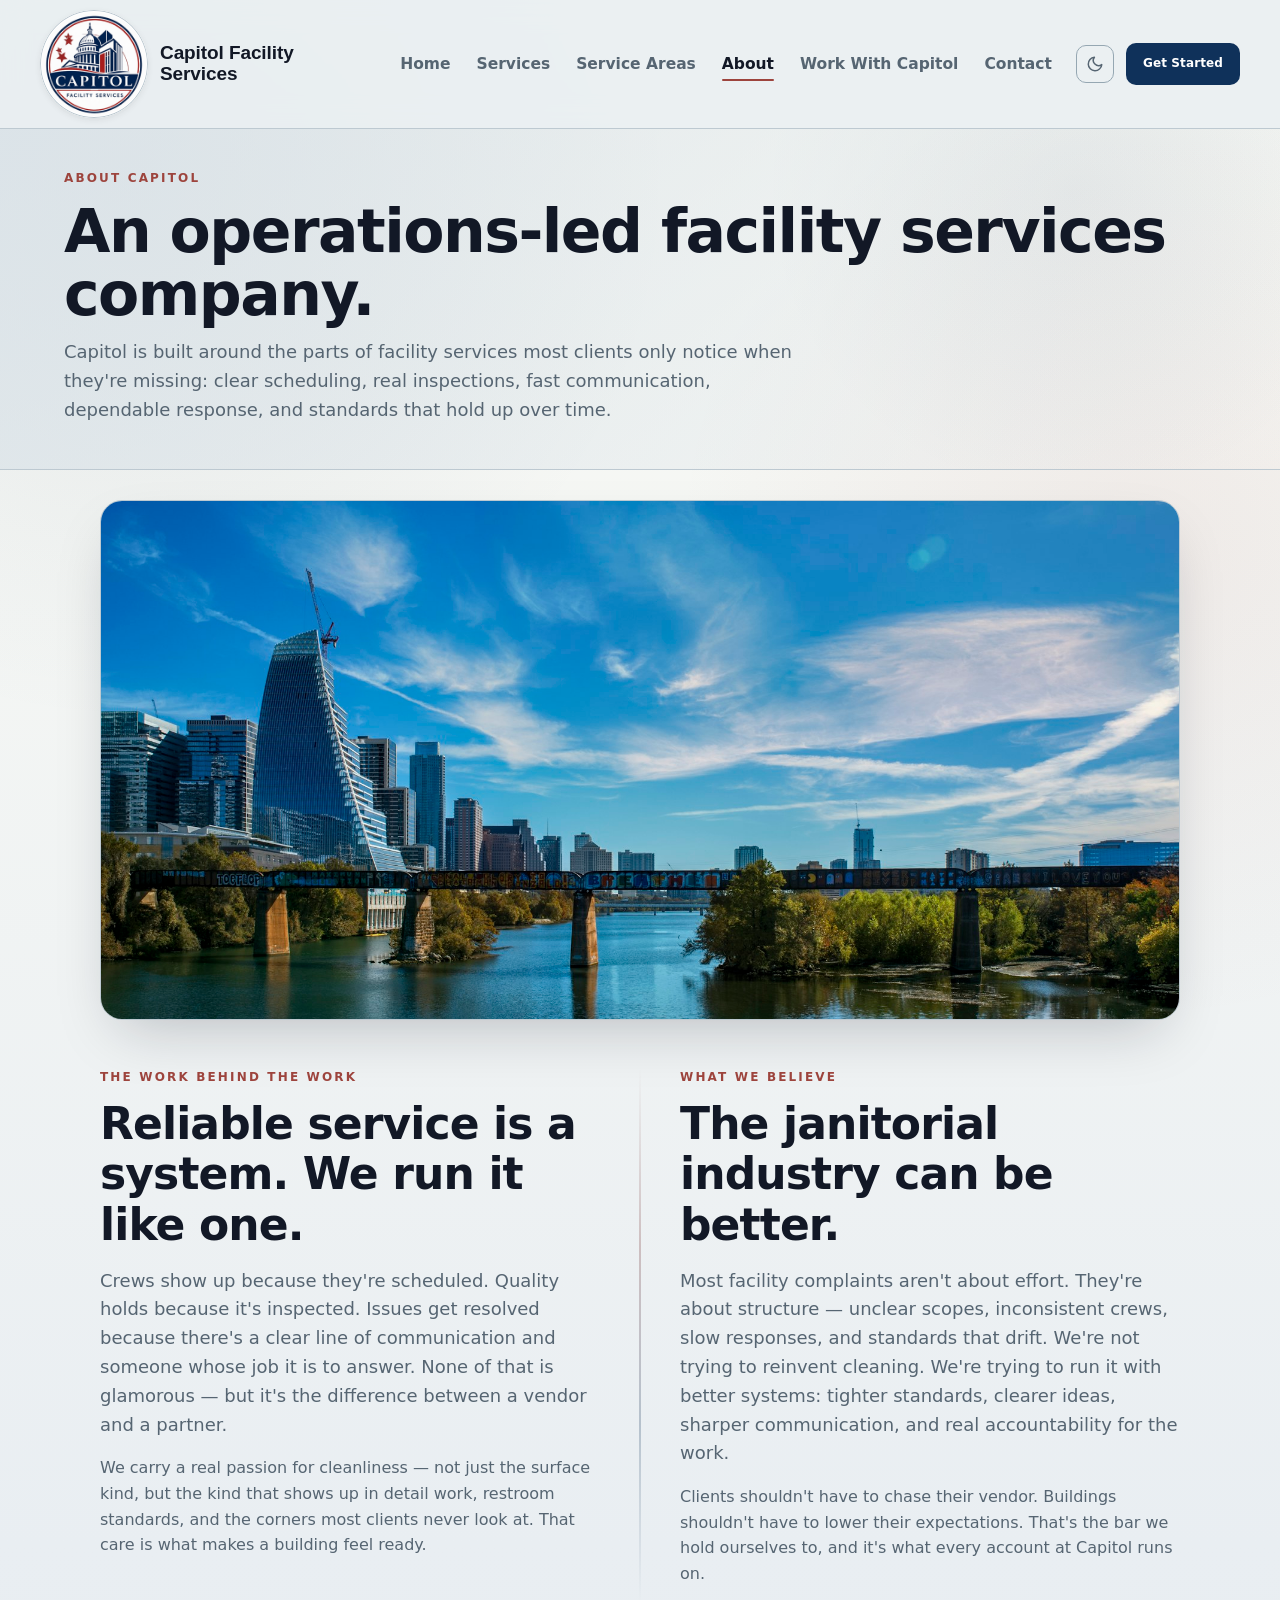
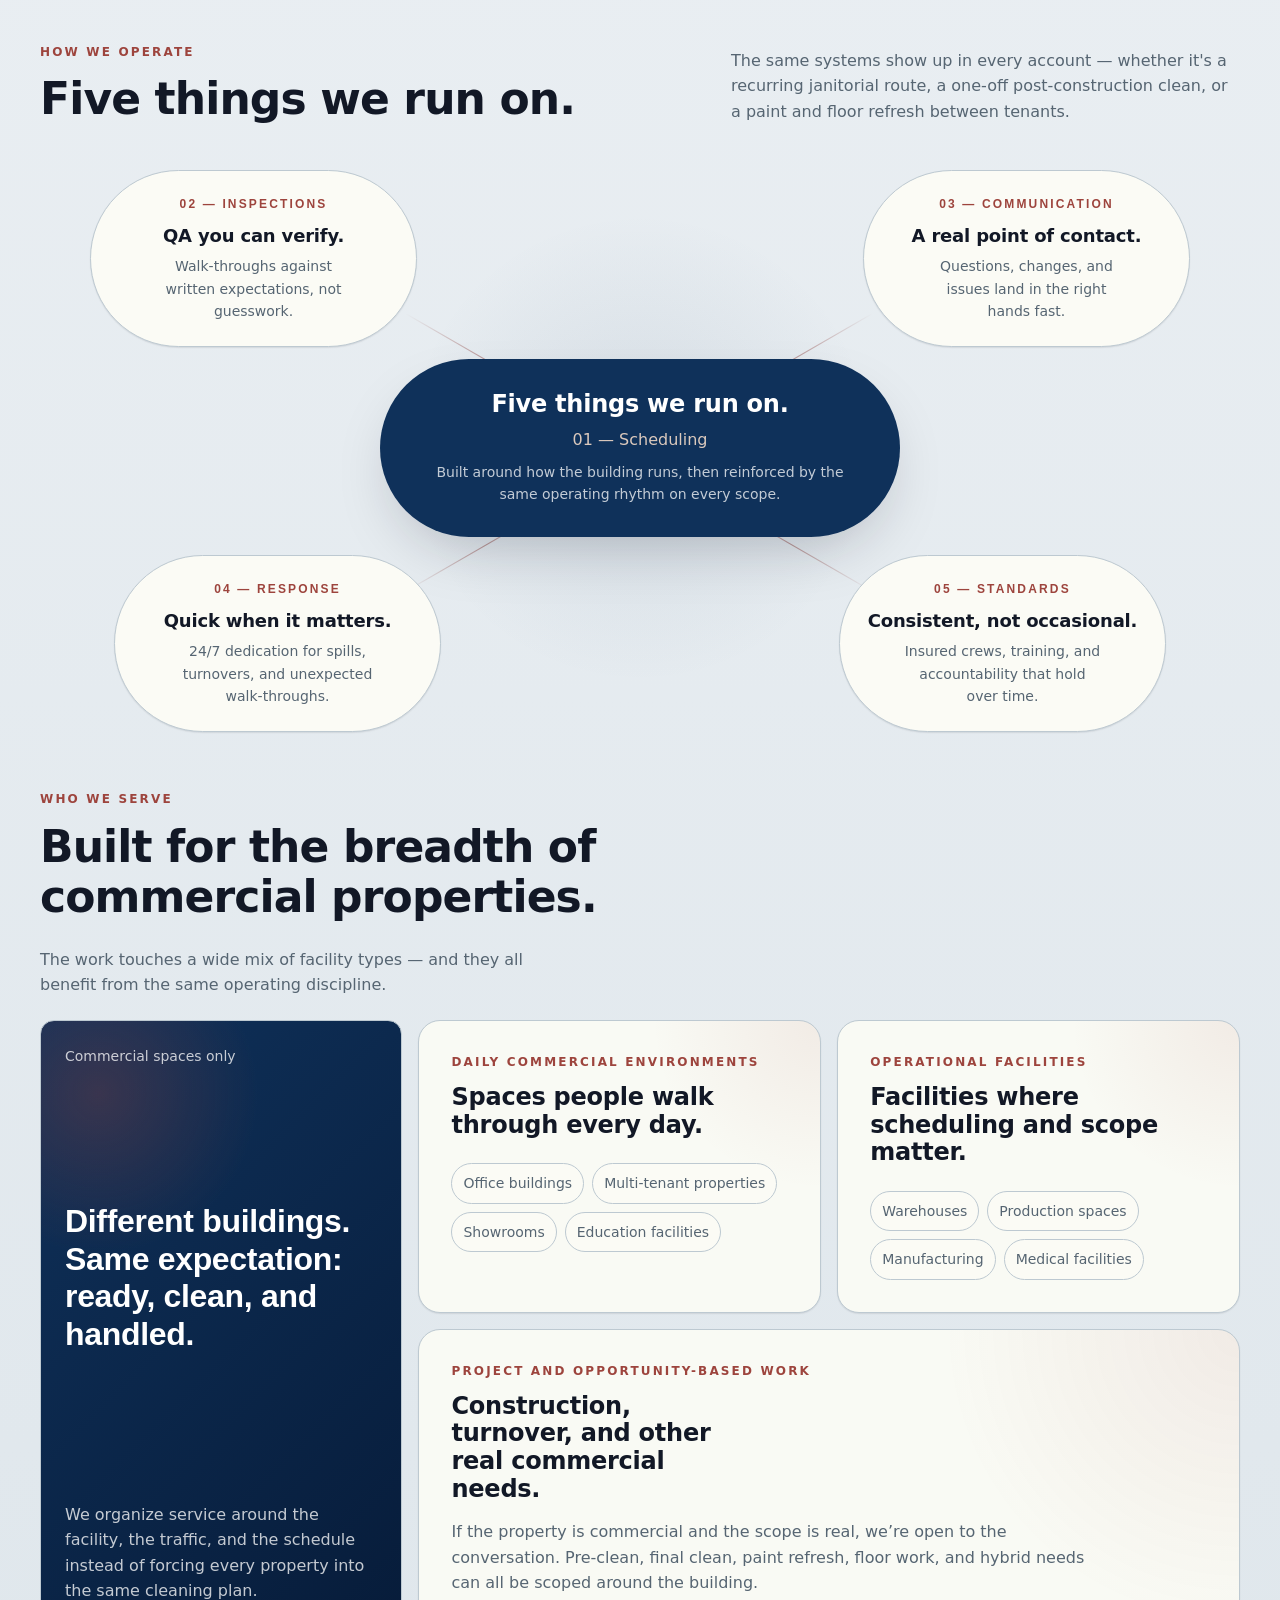
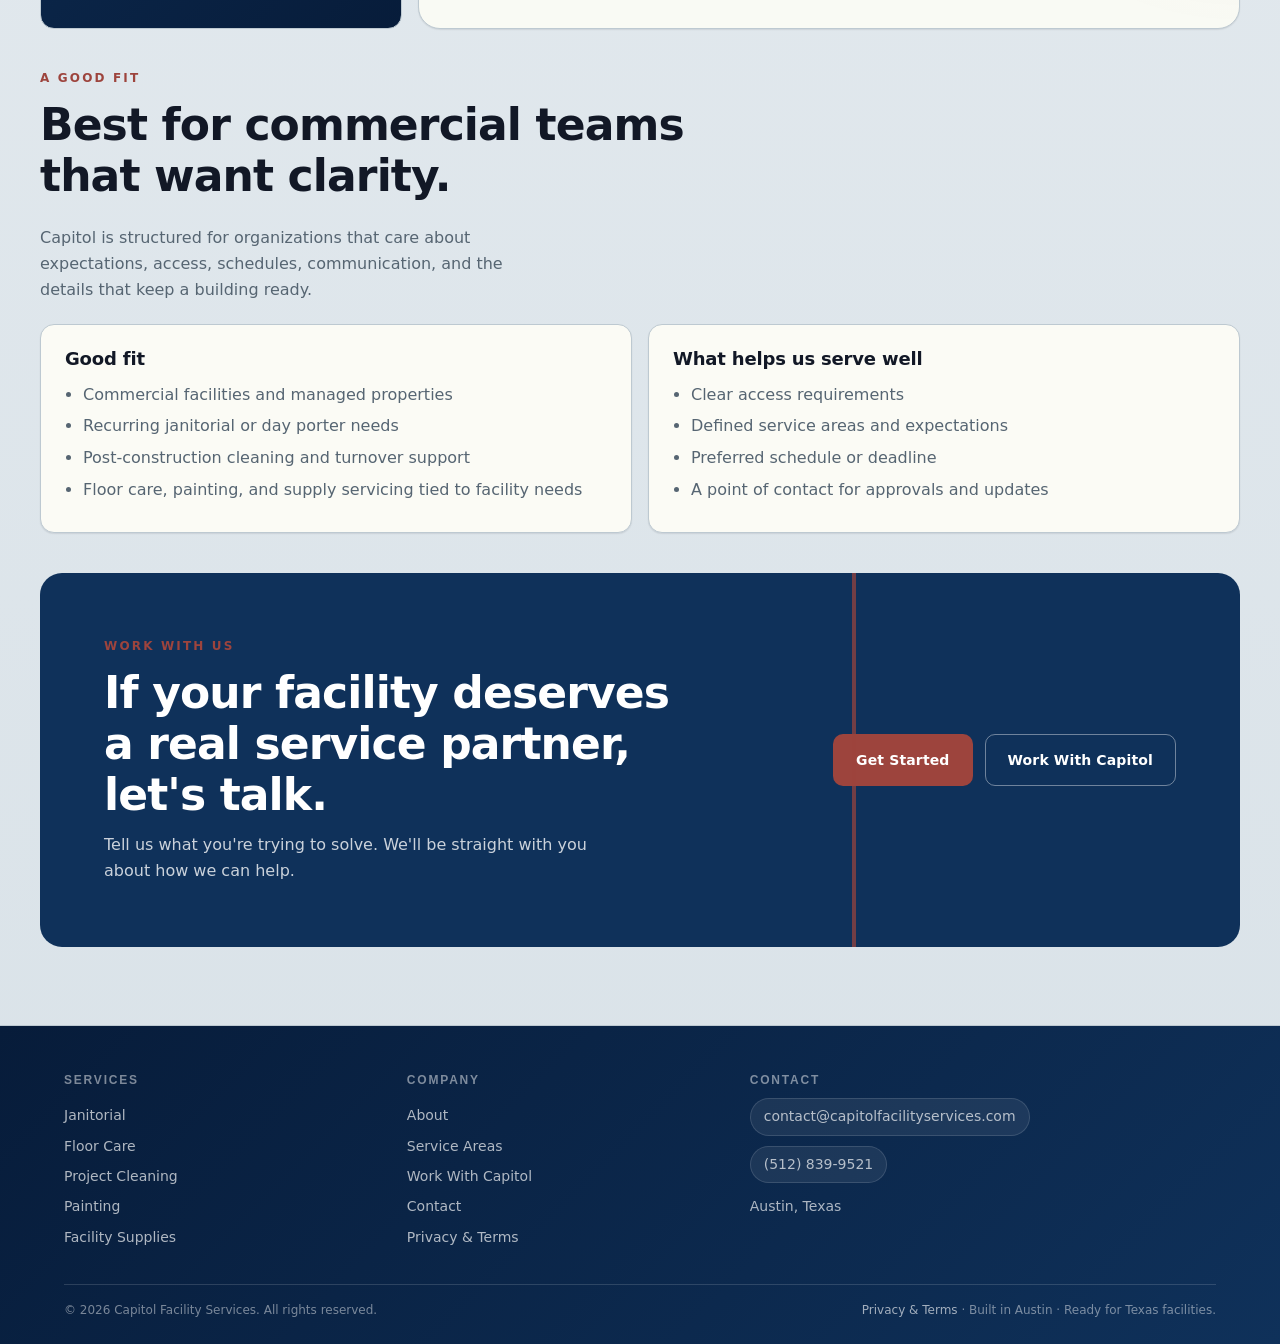
==== commit 0993ed2e: "Add files via upload" ====
--- a/about.html
+++ b/about.html
@@ -8,7 +8,7 @@
 <link rel="icon" type="image/png" href="assets/img/favicon.png" />
 <link rel="preconnect" href="https://api.fontshare.com" crossorigin />
 <link rel="stylesheet" href="https://api.fontshare.com/v2/css?f[]=satoshi@400,500,600,700&f[]=general-sans@500,600,700&display=swap" />
-<link rel="stylesheet" href="assets/css/styles.css?v=20260513-spacing-balanced" />
+<link rel="stylesheet" href="assets/css/styles.css?v=20260514-mobile-browser-fix" />
 </head>
 <body>
 
--- a/assets/css/styles.css
+++ b/assets/css/styles.css
@@ -2247,6 +2247,306 @@
   }
 }
 
+/* -------- mobile polish layer -------- */
+@media (max-width: 640px) {
+  html {
+    -webkit-text-size-adjust: 100%;
+    text-size-adjust: 100%;
+  }
+
+  body {
+    overflow-x: hidden;
+  }
+
+  .container {
+    padding-inline: 18px;
+  }
+
+  .site-header {
+    background: color-mix(in srgb, var(--bg) 94%, transparent);
+  }
+
+  .nav {
+    gap: 10px;
+    padding: 8px 0;
+  }
+
+  .brand {
+    gap: 10px;
+    min-width: 0;
+  }
+
+  .brand-logo {
+    width: 64px;
+    height: 64px;
+    flex: 0 0 64px;
+  }
+
+  .brand-name {
+    max-width: 168px;
+  }
+
+  .brand-name strong {
+    font-size: 14px;
+    line-height: 1.12;
+  }
+
+  .theme-toggle,
+  .nav-toggle {
+    width: 42px;
+    height: 42px;
+    flex: 0 0 42px;
+  }
+
+  .nav-actions {
+    gap: 8px;
+  }
+
+  .nav-links {
+    top: 82px;
+    height: calc(100vh - 82px);
+    padding: 22px 18px calc(96px + env(safe-area-inset-bottom));
+    gap: 6px;
+  }
+
+  .nav-links a {
+    width: 100%;
+    min-height: 48px;
+    display: flex;
+    align-items: center;
+    padding: 12px 4px;
+    font-size: 18px;
+  }
+
+  .nav-links a.active::after {
+    left: 4px;
+    right: auto;
+    width: 44px;
+    bottom: 6px;
+  }
+
+  h1 {
+    font-size: clamp(34px, 11vw, 46px);
+    line-height: 1.02;
+    letter-spacing: -0.035em;
+  }
+
+  h2 {
+    font-size: clamp(26px, 8vw, 34px);
+    line-height: 1.08;
+  }
+
+  h3 {
+    font-size: clamp(20px, 6vw, 24px);
+  }
+
+  .lede,
+  .hero p.lede,
+  .section-head p {
+    font-size: 16px;
+    line-height: 1.62;
+  }
+
+  .hero {
+    padding: 30px 0 34px;
+  }
+
+  .hero-grid {
+    gap: 24px;
+  }
+
+  .hero-visual {
+    aspect-ratio: 1 / .82;
+    border-radius: 22px;
+    min-height: 0;
+  }
+
+  .hero-badge {
+    left: 14px;
+    right: 14px;
+    bottom: 14px;
+    justify-content: center;
+    padding: 10px 12px;
+  }
+
+  .btn {
+    min-height: 48px;
+    padding: 13px 18px;
+    justify-content: center;
+    white-space: normal;
+    text-align: center;
+  }
+
+  .section {
+    padding: 24px 0;
+  }
+
+  .section + .section {
+    padding-top: 6px;
+  }
+
+  .section-head {
+    gap: 12px;
+    margin-bottom: 18px;
+  }
+
+  .section-head h2,
+  .section-head p {
+    max-width: none;
+  }
+
+  .trust-strip {
+    grid-template-columns: 1fr;
+    padding: 18px;
+    gap: 12px;
+  }
+
+  .trust-item {
+    align-items: flex-start;
+  }
+
+  .svc-grid,
+  .home-svc-grid,
+  .market-hub-grid,
+  .audience-grid,
+  .contact-split,
+  .assurance-grid,
+  .faq-grid,
+  .readiness-grid,
+  .fit-grid,
+  .step-list,
+  .form-row {
+    grid-template-columns: 1fr;
+  }
+
+  .home-svc-grid .svc-card:nth-child(n),
+  .home-svc-grid--spread .svc-card:nth-child(n),
+  .serve-panel:nth-child(n),
+  .serve-panel--wide,
+  .serve-mosaic--grouped .serve-panel--lead,
+  .serve-group--wide {
+    grid-column: 1 / -1;
+    grid-row: auto;
+  }
+
+  .svc-card,
+  .aud-card,
+  .market-hub-card,
+  .assurance-card,
+  .faq-grid article,
+  .readiness-grid article,
+  .fit-grid article,
+  .step-list article,
+  .info-tile {
+    border-radius: 18px;
+    padding: 18px;
+  }
+
+  .sub-grid {
+    grid-template-columns: 1fr;
+    gap: 12px;
+  }
+
+  #janitorial .sub-card:nth-child(n),
+  #floor-care .sub-card:nth-child(n),
+  #project .sub-card:nth-child(n),
+  #painting .sub-card:nth-child(n),
+  #supplies .sub-card:nth-child(n) {
+    grid-column: 1;
+  }
+
+  .sub-card {
+    min-height: 0;
+  }
+
+  .service-action {
+    padding: 16px;
+    border-radius: 18px;
+  }
+
+  .next-steps,
+  .scope-panel,
+  .form-card {
+    padding: 20px;
+    border-radius: 22px;
+  }
+
+  .form-field input,
+  .form-field select,
+  .form-field textarea {
+    min-height: 48px;
+    font-size: 16px;
+  }
+
+  .checkbox-grid {
+    grid-template-columns: 1fr;
+  }
+
+  .check,
+  .radio-row label {
+    min-height: 48px;
+  }
+
+  .radio-row {
+    flex-direction: column;
+  }
+
+  .radio-row label {
+    justify-content: flex-start;
+    border-radius: var(--r-md);
+  }
+
+  .map-wrap,
+  .areas-photo,
+  .about-feature .areas-photo {
+    border-radius: 22px;
+  }
+
+  .mobile-leadbar {
+    left: 8px;
+    right: 8px;
+    bottom: max(8px, env(safe-area-inset-bottom));
+    grid-template-columns: 1fr 1fr;
+  }
+}
+
+@media (max-width: 420px) {
+  .container {
+    padding-inline: 16px;
+  }
+
+  .brand-name {
+    max-width: 132px;
+  }
+
+  .brand-name strong {
+    font-size: 13px;
+  }
+
+  .brand-logo {
+    width: 58px;
+    height: 58px;
+    flex-basis: 58px;
+  }
+
+  .theme-toggle,
+  .nav-toggle {
+    width: 40px;
+    height: 40px;
+    flex-basis: 40px;
+  }
+
+  .nav-links {
+    top: 76px;
+    height: calc(100vh - 76px);
+  }
+
+  .mobile-leadbar a {
+    font-size: 12px;
+    padding-inline: 8px;
+  }
+}
+
 /* reduced motion */
 @media (prefers-reduced-motion: reduce) {
   *, *::before, *::after { transition: none !important; animation: none !important; }
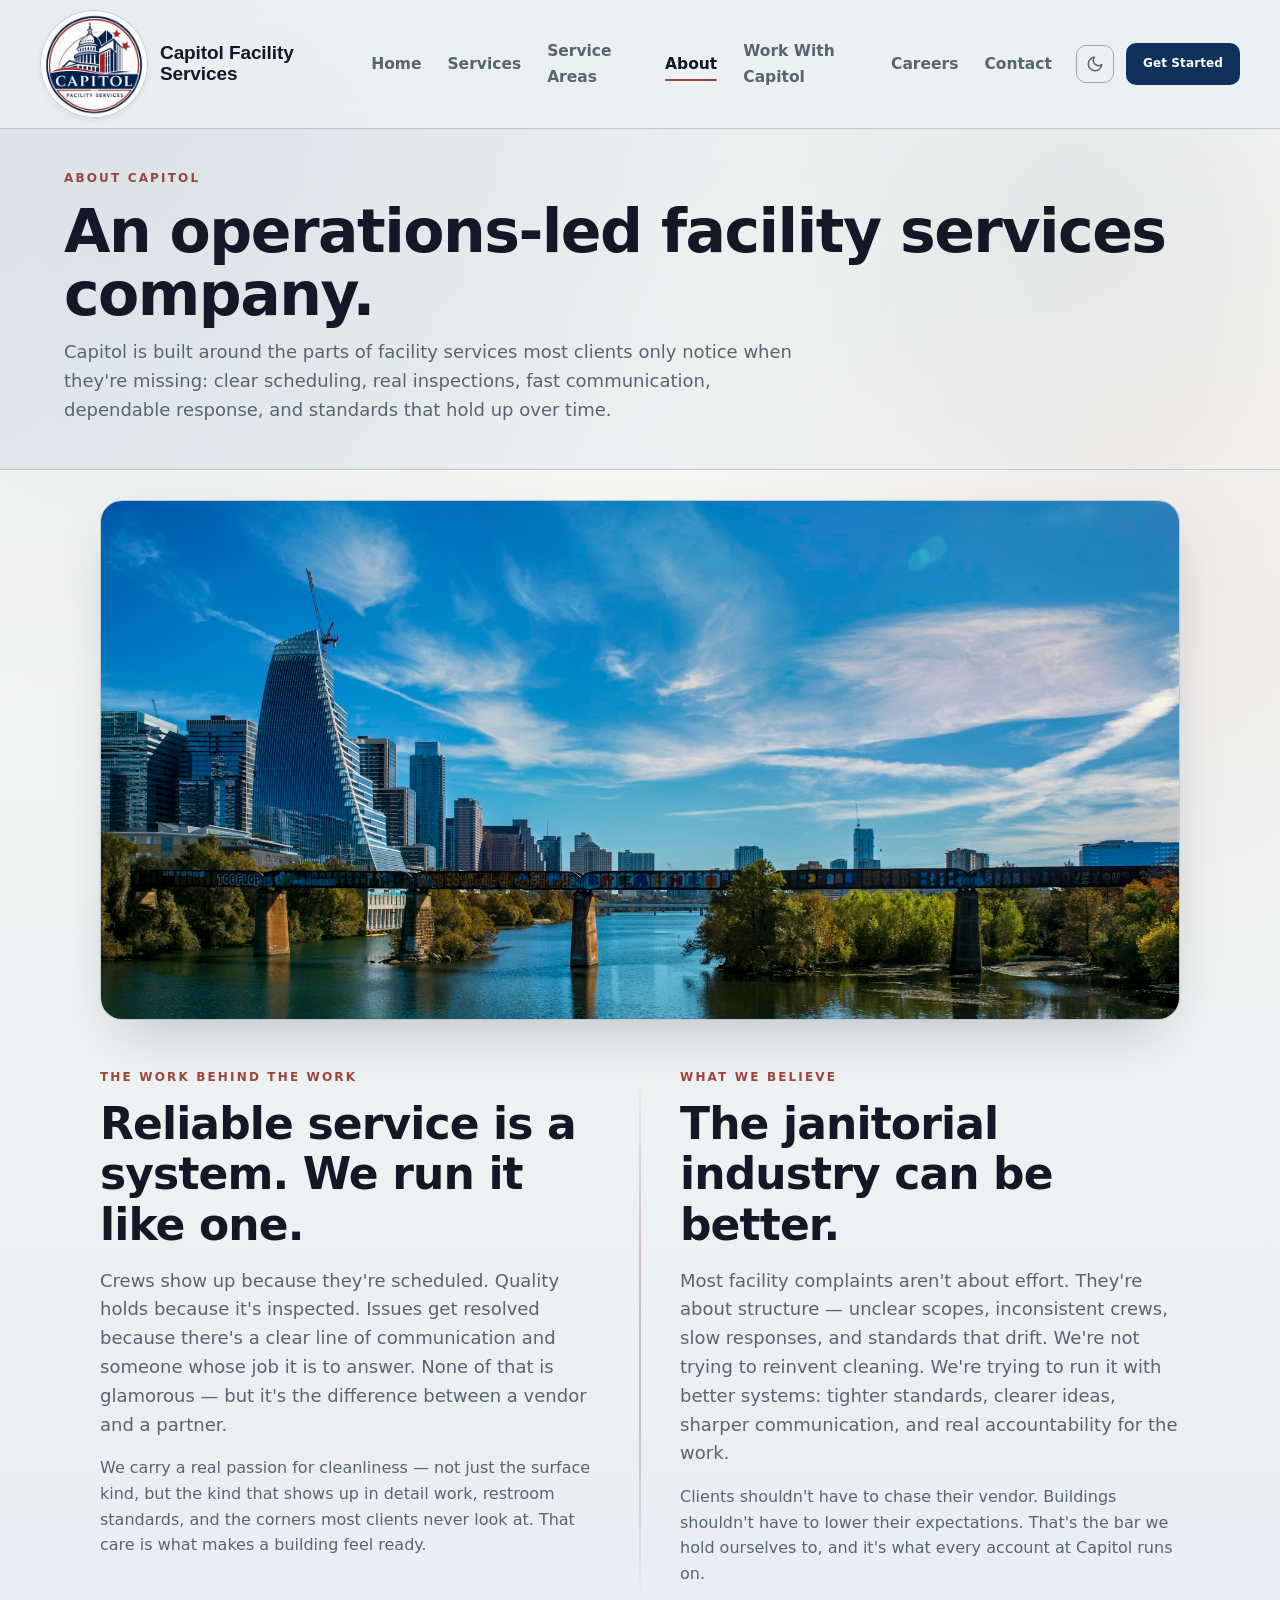
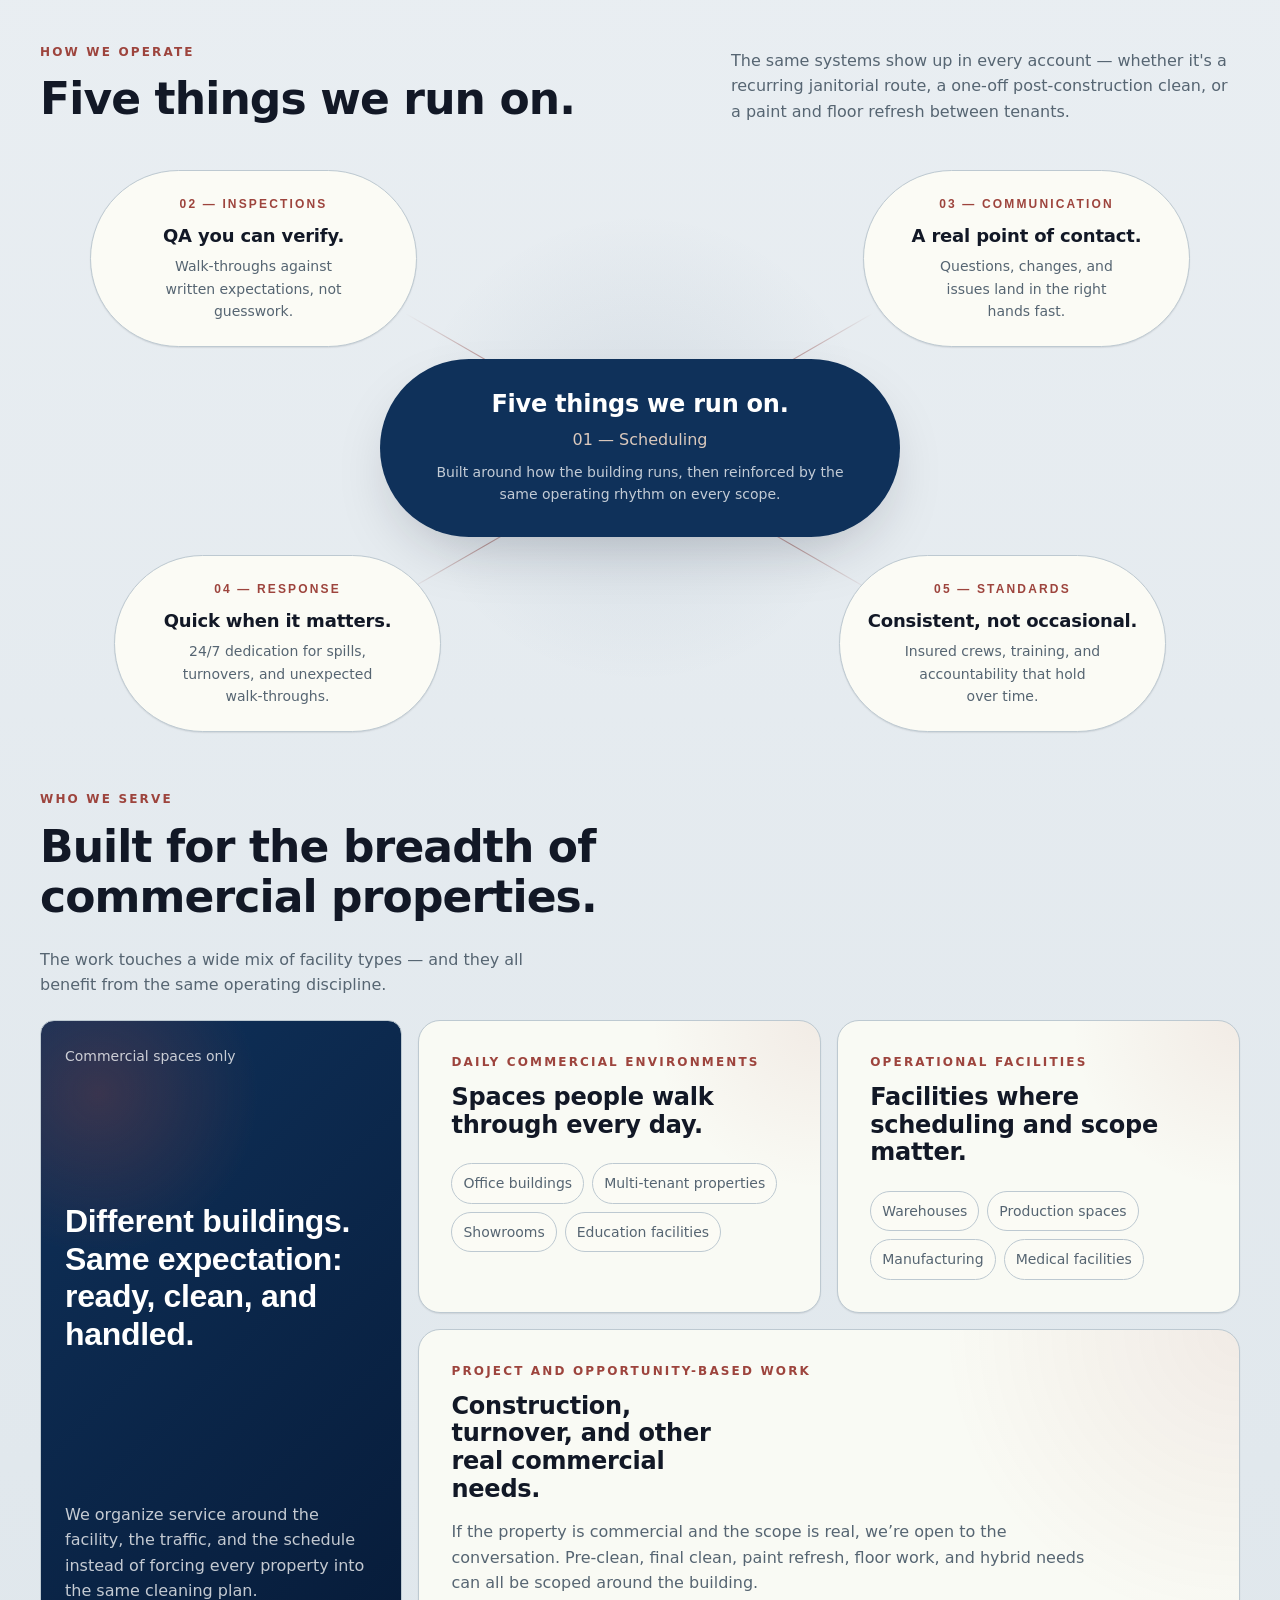
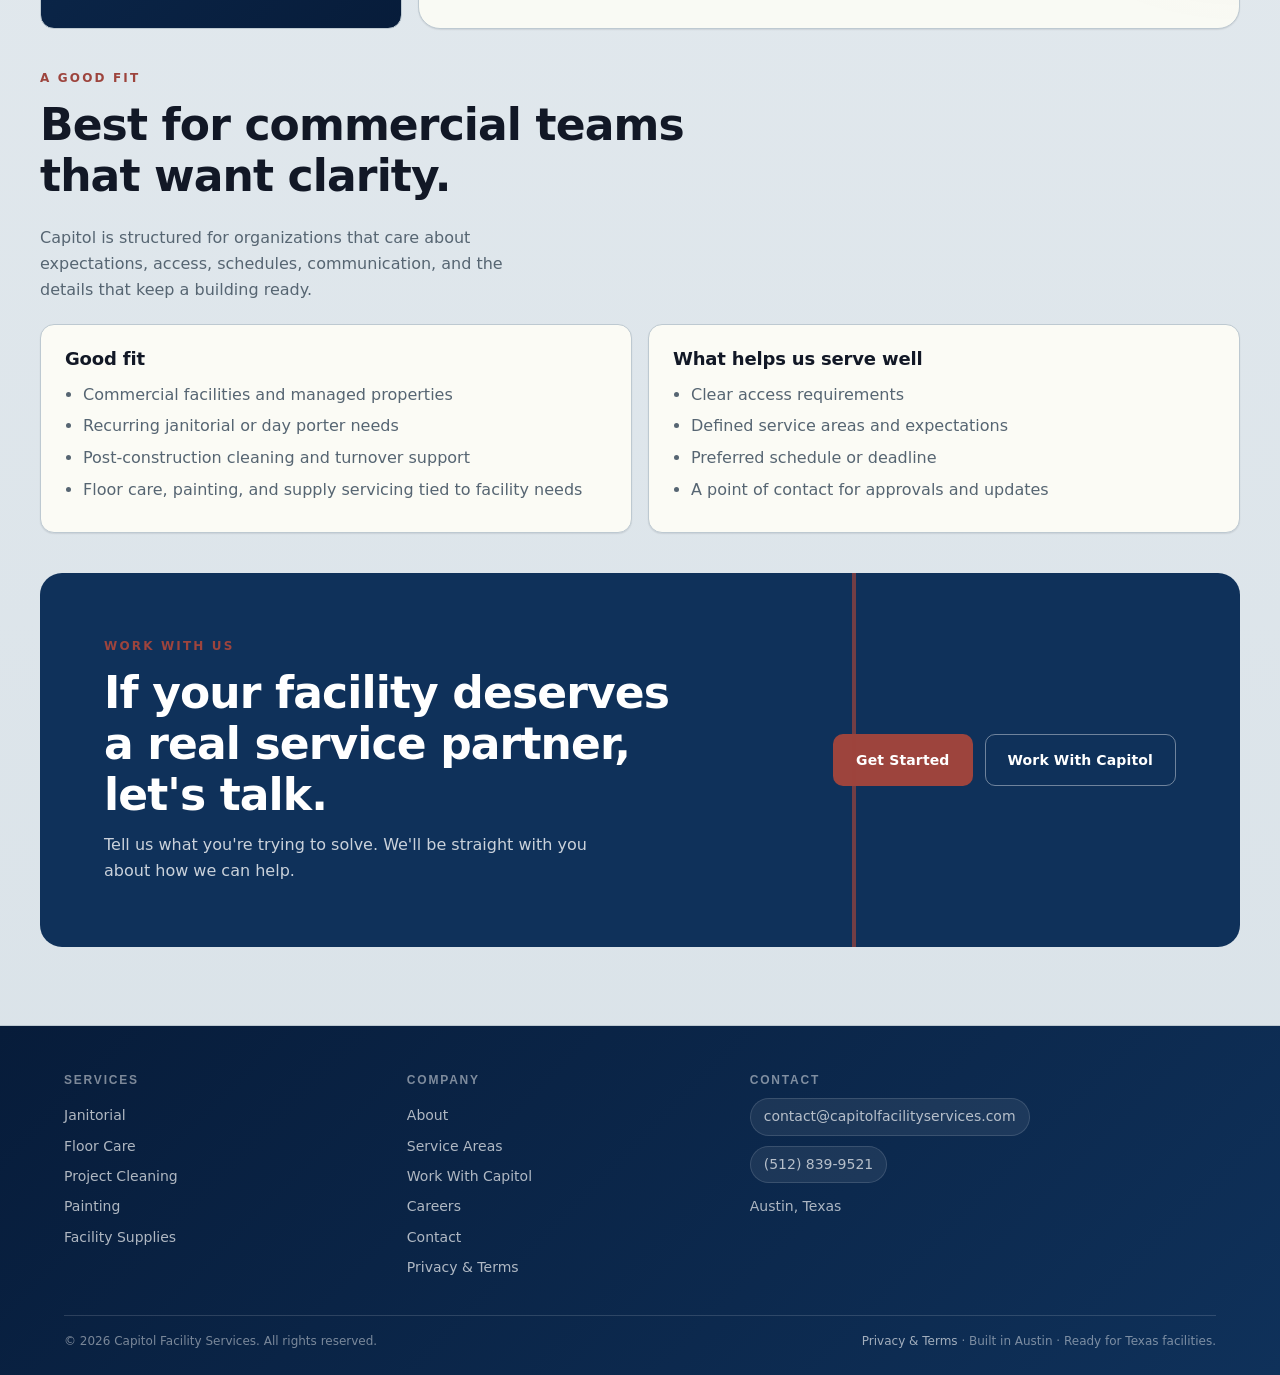
==== commit 2e904485: "Add files via upload" ====
--- a/about.html
+++ b/about.html
@@ -8,7 +8,7 @@
 <link rel="icon" type="image/png" href="assets/img/favicon.png" />
 <link rel="preconnect" href="https://api.fontshare.com" crossorigin />
 <link rel="stylesheet" href="https://api.fontshare.com/v2/css?f[]=satoshi@400,500,600,700&f[]=general-sans@500,600,700&display=swap" />
-<link rel="stylesheet" href="assets/css/styles.css?v=20260514-mobile-browser-fix" />
+<link rel="stylesheet" href="assets/css/styles.css?v=20260515-careers-email" />
 </head>
 <body>
 
@@ -25,6 +25,7 @@
         <li><a href="service-areas.html">Service Areas</a></li>
         <li><a href="about.html">About</a></li>
         <li><a href="partner.html">Work With Capitol</a></li>
+        <li><a href="careers.html">Careers</a></li>
         <li><a href="contact.html">Contact</a></li>
       </ul>
     </nav>
@@ -222,6 +223,7 @@
         <a href="about.html">About</a>
         <a href="service-areas.html">Service Areas</a>
         <a href="partner.html">Work With Capitol</a>
+        <a href="careers.html">Careers</a>
         <a href="contact.html">Contact</a>
         <a href="privacy-terms.html">Privacy &amp; Terms</a>
       </div>
--- a/assets/css/styles.css
+++ b/assets/css/styles.css
@@ -2547,6 +2547,161 @@
   }
 }
 
+/* -------- live phone browser hardening -------- */
+@media (max-width: 700px) {
+  *,
+  *::before,
+  *::after {
+    max-width: 100%;
+  }
+
+  html,
+  body {
+    width: 100%;
+    max-width: 100%;
+    overflow-x: hidden;
+  }
+
+  main,
+  .site-header,
+  .site-footer,
+  .hero,
+  .section,
+  .container {
+    max-width: 100vw;
+    overflow-x: clip;
+  }
+
+  .container {
+    width: 100% !important;
+    margin-inline: auto !important;
+    padding-inline: 18px !important;
+  }
+
+  .hero-grid,
+  .svc-grid,
+  .home-svc-grid,
+  .home-svc-grid--spread,
+  .trust-strip,
+  .standards,
+  .standards-grid,
+  .areas-teaser,
+  .cta-band,
+  .foot-grid,
+  .svc-block-head,
+  .sub-grid,
+  .market-hub-grid,
+  .audience-grid,
+  .contact-split,
+  .assurance-grid,
+  .faq-grid,
+  .readiness-grid,
+  .fit-grid,
+  .step-list,
+  .serve-mosaic,
+  .serve-mosaic--grouped,
+  .form-row {
+    display: grid !important;
+    grid-template-columns: 1fr !important;
+    width: 100% !important;
+    max-width: 100% !important;
+  }
+
+  .home-svc-grid .svc-card,
+  .home-svc-grid .svc-card:nth-child(n),
+  .home-svc-grid--spread .svc-card,
+  .home-svc-grid--spread .svc-card:nth-child(n),
+  .svc-card,
+  .sub-card,
+  .serve-panel,
+  .serve-panel--lead,
+  .serve-panel--wide,
+  .serve-group--wide,
+  .market-hub-card,
+  .market-hub-card--lead,
+  .form-field,
+  .form-field.full {
+    grid-column: 1 / -1 !important;
+    grid-row: auto !important;
+    width: 100% !important;
+    min-width: 0 !important;
+  }
+
+  .hero-visual,
+  .svc-block-img,
+  .areas-photo,
+  .map-wrap {
+    width: 100% !important;
+    min-width: 0 !important;
+  }
+
+  .svc-card {
+    min-height: auto !important;
+    padding: 20px !important;
+  }
+
+  .svc-card p,
+  .sub-card p,
+  .market-hub-card p,
+  .faq-grid p,
+  .readiness-grid p,
+  .fit-grid p {
+    font-size: 15px;
+    line-height: 1.58;
+  }
+
+  .trust-strip {
+    grid-template-columns: 1fr 1fr !important;
+  }
+
+  .trust-item {
+    min-width: 0;
+    font-size: 14px;
+  }
+
+  .standards:has(.standards-path) {
+    display: block !important;
+  }
+
+  .standards-path {
+    display: grid !important;
+    grid-template-columns: 1fr !important;
+    gap: 12px !important;
+    min-height: 0 !important;
+  }
+
+  .path-step {
+    position: relative !important;
+    inset: auto !important;
+    width: 100% !important;
+    min-width: 0 !important;
+    margin: 0 !important;
+  }
+
+  .path-line {
+    display: none !important;
+  }
+
+  .mobile-leadbar {
+    width: auto !important;
+    max-width: none !important;
+  }
+}
+
+@media (max-width: 390px) {
+  .container {
+    padding-inline: 16px !important;
+  }
+
+  .trust-strip {
+    grid-template-columns: 1fr !important;
+  }
+
+  .brand-name {
+    max-width: 128px !important;
+  }
+}
+
 /* reduced motion */
 @media (prefers-reduced-motion: reduce) {
   *, *::before, *::after { transition: none !important; animation: none !important; }
